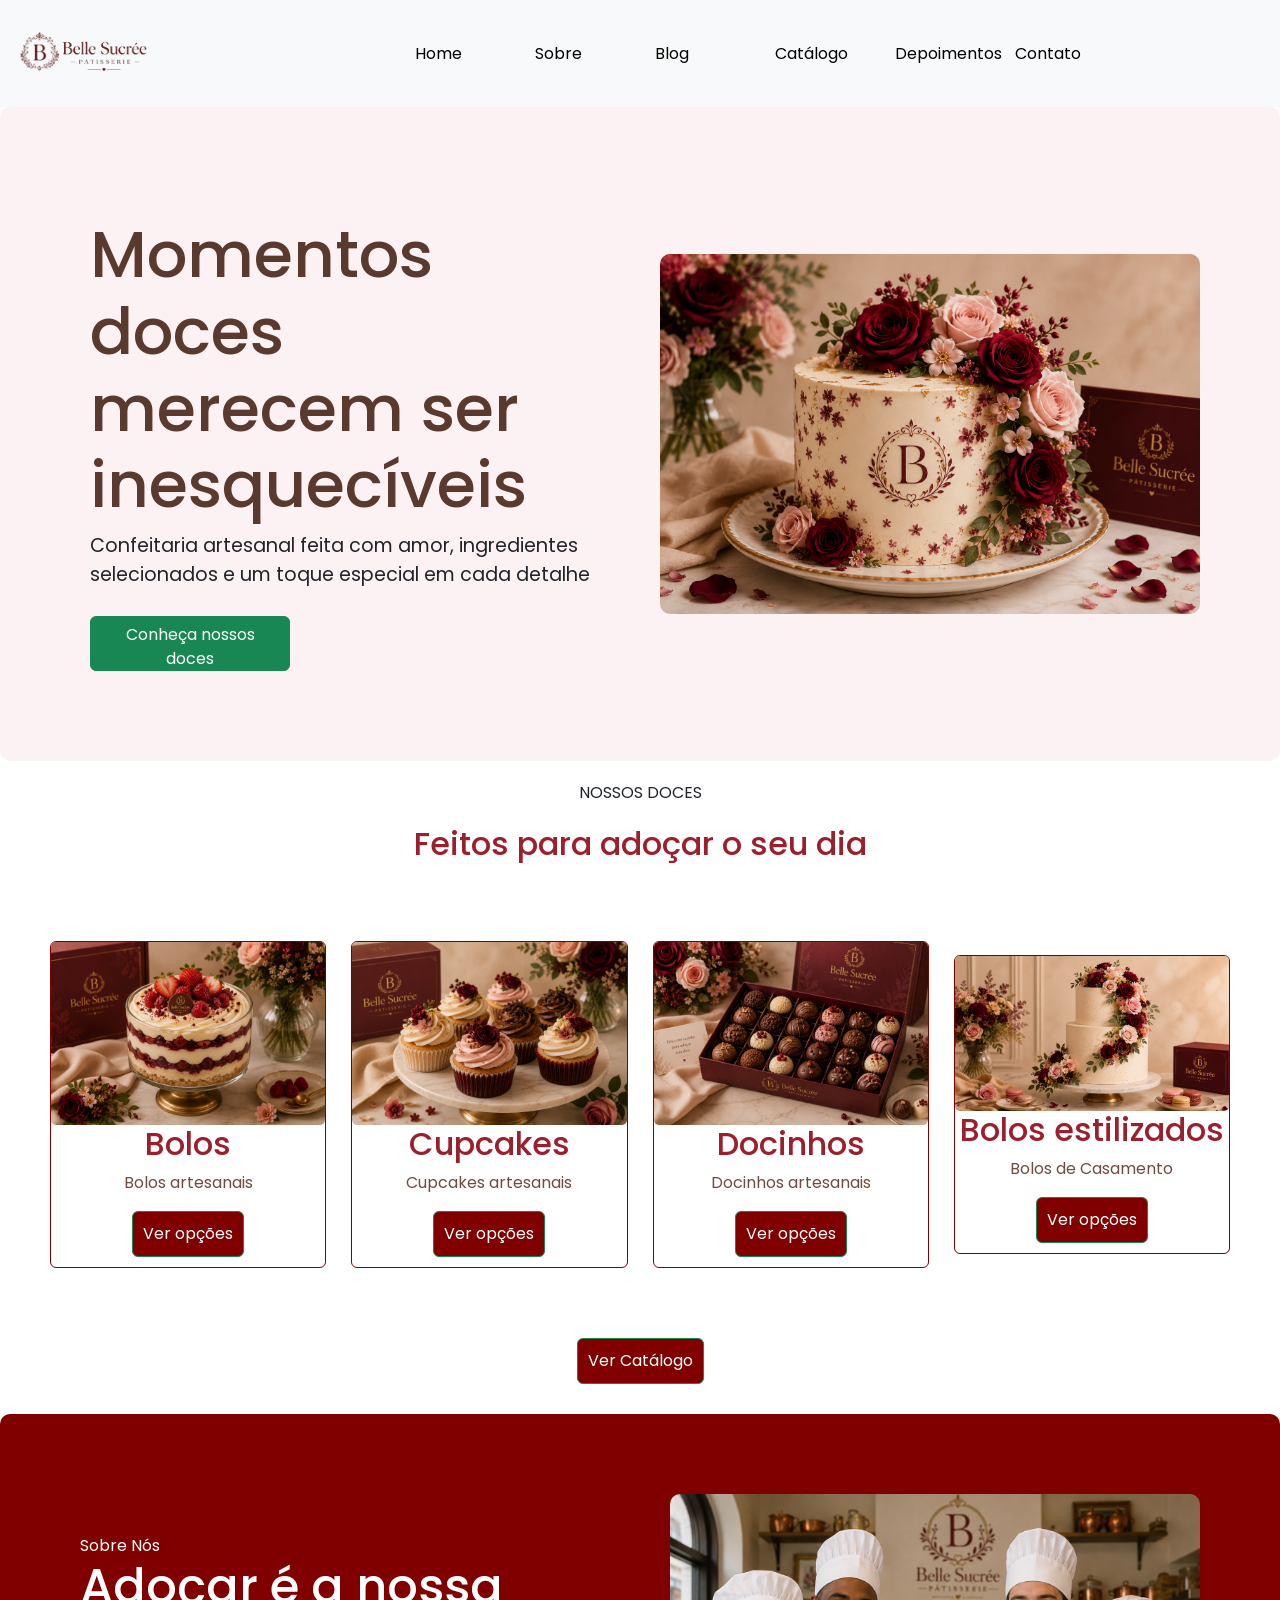
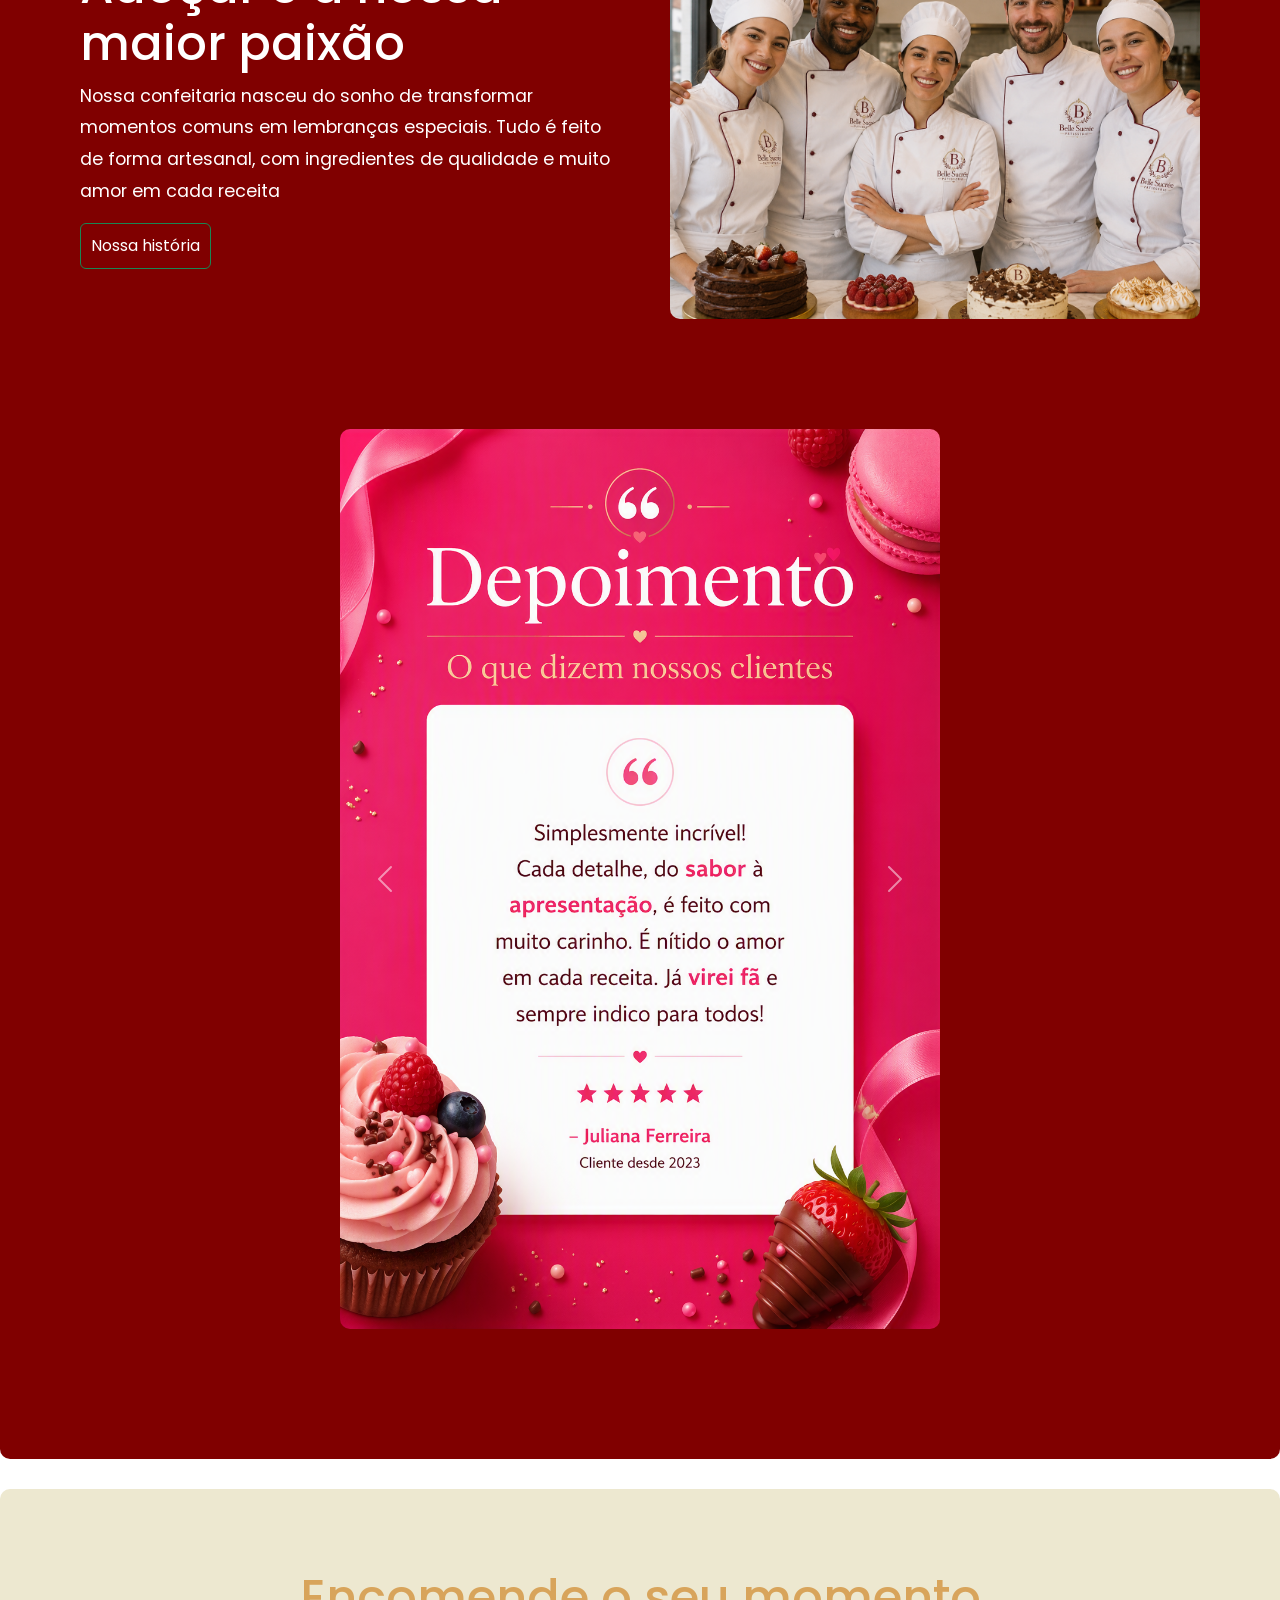
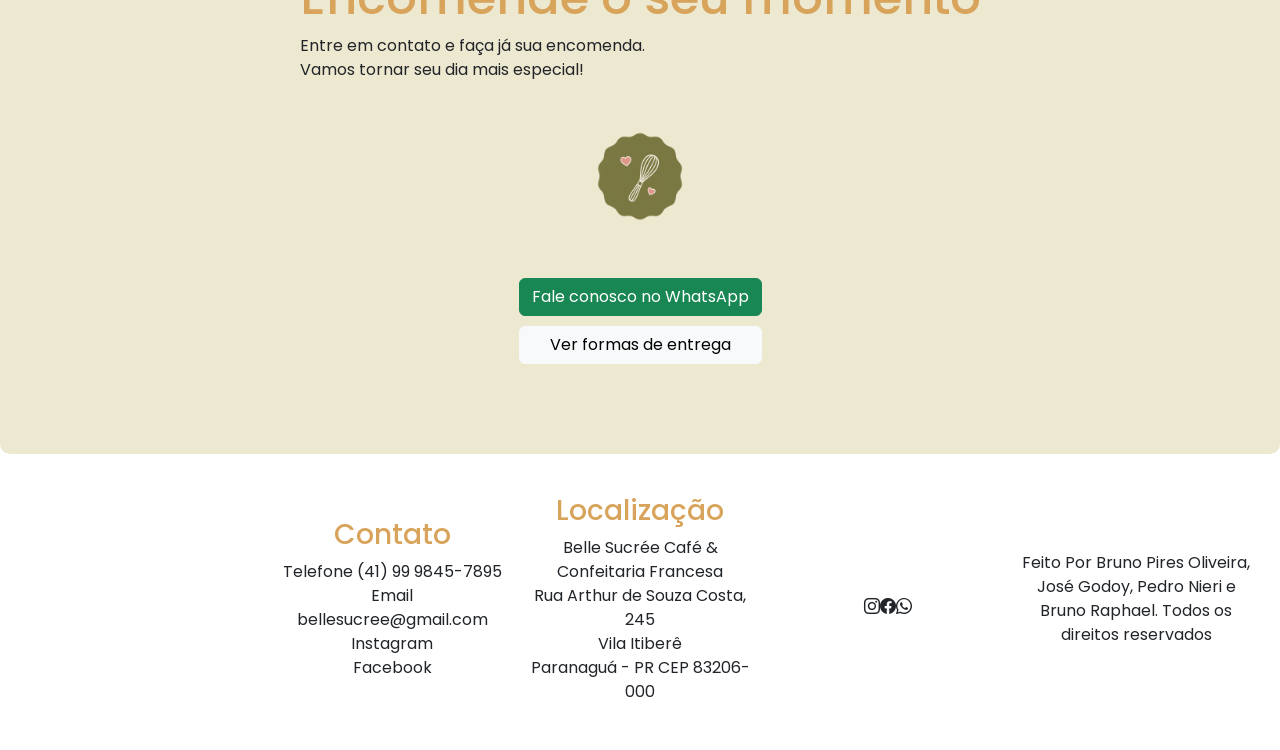
==== index.html @ fe756f04 "Alterações" ====
<!doctype html>
<html lang="pt-BR">

<head>
  <meta charset="UTF-8" />
  <meta name="viewport" content="width=device-width, initial-scale=1.0" />
  <meta name="description"
    content="Encomende bolos, cupcakes, doces e tortas artesanais para festas e eventos. Sabores irresistíveis, ingredientes selecionados e atendimento personalizado." />
  <meta property="og:title" content="Belle Sucree" />
  <meta property="og:description"
    content="Encomende bolos, cupcakes, doces e tortas artesanais para festas e eventos. Sabores irresistíveis, ingredientes selecionados e atendimento personalizado." />
  <meta property="og:image" content="./assets/logoBelleSucree.jpg" />

  <title>Belle Sucrée</title>
  <link rel="stylesheet" href="https://cdn.jsdelivr.net/npm/bootstrap-icons@1.13.1/font/bootstrap-icons.min.css">
  <link href="https://cdn.jsdelivr.net/npm/bootstrap@5.3.8/dist/css/bootstrap.min.css" rel="stylesheet"
    integrity="sha384-sRIl4kxILFvY47J16cr9ZwB07vP4J8+LH7qKQnuqkuIAvNWLzeN8tE5YBujZqJLB" crossorigin="anonymous" />
  <link rel="preconnect" href="https://fonts.googleapis.com">
  <link rel="preconnect" href="https://fonts.gstatic.com" crossorigin>
  <link href="https://fonts.googleapis.com/css2?family=Poppins:ital,wght@0,100;0,200;0,300;0,400;0,500;0,600;0,700;0,800;0,900;1,100;1,200;1,300;1,400;1,500;1,600;1,700;1,800;1,900&display=swap" rel="stylesheet">
  <link rel="stylesheet" href="style/homeStyle.css" />

</head>

<body>
  <div id="app">
    <header>

      <nav class="navbar navbar-expand-lg bg-body-tertiary">
        <div class="container-fluid p-2">
          <img class="logo-navbar img-fluid" src="./assets/logo_Belle_sucree_Horizontal-sem-fundo.png" style="height: 75px;" alt=""
            srcset=""></a>
          <a class="navbar-brand" href="#">
            <button class="navbar-toggler" type="button" data-bs-toggle="collapse"
              data-bs-target="#navbarSupportedContent" aria-controls="navbarSupportedContent" aria-expanded="false"
              aria-label="Toggle navigation">
              <span class="navbar-toggler-icon"></span>
            </button>
            <div class="collapse navbar-collapse " id="navbarSupportedContent">
              <ul class="navbar-nav me-auto mb-2 mb-lg-0 ">
                <li class="nav-item ">
                  <a class="nav-link active linkHeader" aria-current="page" href="#">Home</a>
                </li>
                <li class="nav-item">
                  <a class="nav-link active linkHeader" aria-current="page" href="#sobre">Sobre</a>
                </li>
                  <li class="nav-item">
                  <a class="nav-link active linkHeader" aria-current="page" href="./blog.html">Blog</a>
                </li>
                <li class="nav-item">
                  <a class="nav-link active linkHeader" aria-current="page" href="./catalogo.html">Catálogo</a>
                </li>
                <li class="nav-item">
                  <a class="nav-link active linkHeader" aria-current="page" href="#depoimento">Depoimentos</a>
                </li>
                <li class="nav-item">
                  <a class="nav-link active linkHeader" aria-current="page" href="#contato">Contato</a>
                </li>
              </ul>
     
            </div>
        </div>
      </nav>
    </header>

    <main id="main">
      <div id="hero">
        <div class="content">
          <h1>Momentos doces merecem ser inesquecíveis</h1>
          <p>
            Confeitaria artesanal feita com amor, ingredientes selecionados e
            um toque especial em cada detalhe
          </p>
          <button class="buttonHero btn btn-success" type="button" style="margin-top: 10px;">Conheça nossos
            doces</button>
        </div>
        <div class="heroImg">
          <img src="./assets/bolo-principal.png" alt="" class="heroDivImg img-fluid" />
        </div>

      </div>

      <span>NOSSOS DOCES</span>
      <h2>Feitos para adoçar o seu dia</h2>
      <section class="cardSection">
        <div class="card">
          <div class="cardImg">
            <img src="./assets/chesscake.png " alt="" class="img-fluid" />
          </div>
          <div class="cardBody">
            <h2>Bolos</h2>
            <p>
              Bolos artesanais
            </p>
          </div>
          <div class="cardButton" >
             <button type="button" class="cButton  btn btn-success" ><a href="/catalogo.html">Ver opções</a></button>
          </div>
        </div>
        <div class="card">
          <div class="cardImg">
            <img src="./assets/cupcake.png" alt="" class="img-fluid" />
          </div>
          <div class="cardBody">
            <h2>Cupcakes</h2>
            <p>
              Cupcakes artesanais

            </p>
          </div>
          <div class="cardButton">
    <button type="button" class="cButton  btn btn-success" ><a href="/catalogo.html">Ver opções</a></button>
          </div>
        </div>
        <div class="card">
          <div class="cardImg">
            <img src="./assets/docinhos.png" alt="" class="img-fluid" />
          </div>
          <div class="cardBody">
            <h2>Docinhos</h2>
            <p>
              Docinhos artesanais
            </p>
          </div>
          <div class="cardButton">
      <button type="button" class="cButton  btn btn-success" ><a href="/catalogo.html">Ver opções</a></button>
          </div>
        </div>
        <div class="card">
          <div class="cardImg">
            <img src="./assets/bolo_dois_andares.png" alt="" class="img-fluid" />
          </div>
          <div class="cardBody">
            <h2>Bolos estilizados</h2>
            <p>
              Bolos de Casamento
            </p>
          </div>
          <div class="cardButton">
          <button type="button" class="cButton  btn btn-success" ><a href="/catalogo.html">Ver opções</a></button>
          </div>
        </div>

      </section>
      <button type="button" class="btn btn-success cCatalogo"><a href="/catalogo.html">Ver Catálogo</a></button>

      <section class="aboutUs" id="sobre">
        <div class="about">
          <span>Sobre Nós</span>
          <h2>Adoçar é a nossa maior paixão</h2>
          <p>Nossa confeitaria nasceu do sonho de transformar momentos comuns em lembranças especiais. Tudo é feito de
            forma artesanal, com ingredientes de qualidade e muito amor em cada receita</p>

          <button type="button" class="btn btn-success buttonAbout"><a href="./Sobre.html" style="text-decoration: none;color: white;">Nossa história</a></button>
        </div>

        <img src="./assets/Equipe.png" alt="" class="img-fluid">

        <div id="carouselExample" class="carousel slide">
          <div class="carousel-inner" id="depoimento">
            <div class="carousel-item active">
              <img src="./assets/comentárioImg.png" class="d-block w-100" alt="...">
            </div>
            <div class="carousel-item">
              <img src="./assets/depoimento2.png" class="d-block w-100" alt="...">
            </div>
            <div class="carousel-item">
              <img src="./assets/depoimento3.png" class="d-block w-100" alt="...">
            </div>
          </div>
          <button class="carousel-control-prev" type="button" data-bs-target="#carouselExa mple" data-bs-slide="prev">
            <span class="carousel-control-prev-icon" aria-hidden="true"></span>
            <span class="visually-hidden">Previous</span>
          </button>
          <button class="carousel-control-next" type="button" data-bs-target="#carouselExample" data-bs-slide="next">
            <span class="carousel-control-next-icon" aria-hidden="true"></span>
            <span class="visually-hidden">Next</span>
          </button>
        </div>
      </section>
      <section class="contato" id="contato">
        <div class="contatoDescription">
          <h3>Encomende o seu momento</h3>
          <p>Entre em contato e faça já sua encomenda.
            <br>
            Vamos tornar seu dia mais especial!
          </p>
        </div>
        <div class="contatoImg">
          <img src="./assets/bauet.png" alt="" class="img-fluid bauet">
        </div>
        <div style="text-align: center; margin-top: 20px; display: flex; flex-direction: column; gap: 10px;">
          <button type="button" class="btn btn-success"><a href="tel:+5541999999999">Fale conosco no WhatsApp</a></button>
          <button type="button" class="btn btn-light " style="margin-bottom: 10px;">Ver formas de entrega</button>
        </div>
      </section>
    </main>
    <footer id="footer">
      <div class="logoFooter">
        <img src="" alt="">
      </div>
      <div class="contatoFooter">
        <h3>Contato</h3>
        <p>Telefone (41) 99 9845-7895
          <br>
          Email bellesucree@gmail.com
          <br>
          Instagram
          <br>
          Facebook
        </p>
      </div>
      <div class="localizacao">
        <h3>Localização</h3>
        <p>Belle Sucrée Café & Confeitaria Francesa
          <br>
          Rua Arthur de Souza Costa, 245
          <br>
          Vila Itiberê
          <br>
          Paranaguá - PR
          CEP 83206-000</p>
      </div>
      <div class="redeSocial">
        <i class="bi bi-instagram"></i><i class="bi bi-facebook"></i><i class="bi bi-whatsapp"></i>
      </div>
      <div class="direitosAutorais">
        <p>Feito Por Bruno Pires Oliveira, José Godoy, Pedro Nieri e Bruno Raphael. Todos os direitos reservados</p>
      </div>
     <!-- Feito e estilizado por Bruno Pires Oliveira -->

    </footer>
  </div>

  <script src="https://cdn.jsdelivr.net/npm/bootstrap@5.3.8/dist/js/bootstrap.bundle.min.js"
    integrity="sha384-FKyoEForCGlyvwx9Hj09JcYn3nv7wiPVlz7YYwJrWVcXK/BmnVDxM+D2scQbITxI"
    crossorigin="anonymous"></script>
</body>

</html>
---- style/homeStyle.css ----
:root {
  --fundoPrincipal: #fff8f0;
  --fundoSecoes: #f7efe6;
  --destaques: #9b1f2d;
  --botaoPrimario: #7a1f33;
  --botaoHover: #5e1626;
  --titulos: #5a3a2e;
  --texto: #6d4c41;
  --bordaDetalhes: #eadbc8;
  --destaqueIcones: #d8a45b;

}

*{
  font-family: "Poppins";
}
.btn:hover{
  background-color: white;
  color: black;
}
.logo-navbar {
  border-radius: 25px;
}



.linkHeader {
  width: 100px;
}
.linkHeader:hover {
  border-bottom: 2px solid var(--botaoHover);
  transition: 2s;
}

a{
  color: white;
  text-decoration: none;
}
a:hover{
  color: black;
}
#main {
  display: flex;
  flex-direction: column;
  align-items: center;
  gap: 20px;

}

#hero{
  border-radius: 10px;
}
.buttonHero{
  height: 55px !important;
}
.content {
  display: flex;
  flex-direction: column;
  margin-top: 20px;
  padding: 10px;
}
h1 {
  color: var(--titulos) !important;
}

.buttonHero {
  height: 50px;
  width: 200px;
}

h2 {
  color: var(--destaques) !important;
}

.cardSection {
  padding: 10px;
  display: flex;
  flex-direction: column;
  align-items: center;
  gap: 10px;
  text-align: center;
  color: var(--texto) !important;
}
.card {
  border: 1.2px solid #800000;
  padding: 0;
  color: var(--texto) !important;
}

.card:hover {
  box-shadow:
    0 0 15px rgba(255, 20, 147, 0.7),
    0 0 30px rgba(255, 255, 255, 0.5),
    inset 0 0 10px rgba(255, 20, 147, 0.3);

  transform: translateY(-4px);
  transition: .5s;
  cursor: pointer;
}

.cardImg img {
  border-radius: 5px;
}

.cButton{
    background-color: #800000;
    padding: 10px;
    margin-bottom: 10px;
}

.cCatalogo{
    background-color: #800000 !important;
    padding: 10px !important;
    margin-bottom: 10px;
}

.aboutUs{
    background-color: #800000 !important;
    margin-bottom: 10px;
    display: flex;
    flex-direction: column;
    align-items: center;
    border-radius: 10px;
 
}

.about span{
    color: #fff !important;
    margin-bottom: 15px;
}
.about h2{
    color: #fff !important;
}

.about p{
    color: #fff !important;
}

.buttonAbout{
    background-color: #800000 !important;
    padding: 10px !important;
    margin-bottom: 10px;
}

.contato{
    background-color:#ede8d0!important;
    width: 100%;
    margin-bottom: 10px;
    display: flex !important;
    flex-direction: column;
    align-items: center;
   border-radius: 10px;
  
}

h3{
    color: var(--destaqueIcones);
}

.bauet{
    height: 100px;
    width: 100px;
}
.logo-footer {
    height: 160px;
    width: auto;
    object-fit: contain;
}

.footer {
    background: #800000;
    color: #fff;
    margin-top: 80px;
}

.footer-container {
    max-width: 1400px;
    margin: 0 auto;
    display: grid;
    grid-template-columns: 1.5fr 1fr 1fr;
    gap: 80px;
    padding: 60px 60px 40px;
}

.footer-col h3 {
    font-size: 1.5rem;
    font-weight: 700;
    margin-bottom: 20px;
    color: var(--destaqueIcones);
}

.footer-col p {
    color: rgba(255, 255, 255, .85);
    line-height: 1.8;
}

.logo-footer {
    border-radius: 12px;
    margin-bottom: 15px;
}

.footer-col:first-child {
    max-width: 350px;
}

.footer-col section i {
    font-size: 1.3rem;
    cursor: pointer;
    transition: .3s;
}

.footer-col section i:hover {
    color: #D8A45B;
    transform: translateY(-3px);
}

.footer-bottom {
    border-top: 1px solid rgba(255, 255, 255, .15);

    padding: 25px;

    color: rgba(255, 255, 255, .75);

    font-size: .95rem;
}

.footer-bottom span {
    cursor: pointer;
    transition: .3s;
}

.footer-bottom span:hover {
    color: #D8A45B;
}


/* =========================
   Tablet
========================= */
@media (min-width: 768px) {

  .navbar-nav {
    margin: 0 auto;
    gap: 20px;
  }

  #hero {
    display: flex;
    align-items: center;
    justify-content: space-between;
    padding: 40px;
    gap: 40px;
  }

  .content {
    width: 50%;
  }

  .heroImg {
    width: 50%;
  }

  .heroDivImg {
    width: 100%;
    border-radius: 10px;
  }

  .buttonHero {
    max-width: 220px;
  }

  .cardSection {
    display: grid;
    grid-template-columns: repeat(2, 1fr);
    gap: 25px;
    padding: 30px;
  }

  .card {
    width: 100%;
  }

  .aboutUs {
    display: grid;
    grid-template-columns: 1fr 1fr;
    gap: 30px;
    align-items: center;
    padding: 40px;
  }

  .aboutUs img {
    width: 100%;
    border-radius: 10px;
  }

  #carouselExample {
    grid-column: 1 / span 2;
    margin-top: 30px;
  }

  .contato {
    display: grid;
    grid-template-columns: 1fr 1fr;
    align-items: center;
    gap: 30px;
    padding: 40px;
  }

  .contatoDescription {
    text-align: left;
  }

  .bauet {
    max-width: 300px;
  }

  #footer {
    display: grid;
    grid-template-columns: repeat(1, 1fr);
    gap: 30px;
    padding: 10px;
    text-align: center;
    align-items: center;
    justify-content: center;
  }

}

/* =========================
   Computador
========================= */

@media (min-width: 1024px) {
 .nav-item{
  display: flex;
 }
  #main {
    max-width: 1400px;
    margin: 0 auto;
  }

  #hero {
    padding: 80px;
    background: #fdf2f3;
  }

  .content h1 {
    font-size: 4rem;
    max-width: 500px;
  }

  .content p {
    font-size: 1.2rem;
    max-width: 500px;
  }

  .heroDivImg {
    max-height: 500px;
    object-fit: cover;
  }

  .cardSection {
    display: grid;
    grid-template-columns: repeat(4, 1fr);
    gap: 25px;
    padding: 50px;
  }

  .card {
    transition: 0.3s;
  }

  .card:hover {
    transform: translateY(-8px);
  }

  .aboutUs {
    grid-template-columns: 1fr 1fr;
    padding: 80px;
    gap: 60px;
  }

  .about h2 {
    font-size: 3rem;
  }

  .about p {
    font-size: 1.1rem;
    line-height: 1.8;
  }

  #carouselExample {
    width: 600px;
    margin: 50px auto;
  }

  .contato {
    display: flex;
    justify-content: space-around;
    align-items: center;
    padding: 80px;
  }

  .contatoDescription h3 {
    font-size: 3rem;
  }

  .bauet {
    max-width: 400px;
  }

  #footer {
    display: grid;
    grid-template-columns: repeat(5, 1fr);
    gap: 20px;
    padding: 30px;
    text-align: center;
    align-items: center;
    justify-content: center;
  }


}

/* ===========================
TABLET
=========================== */

@media (max-width:1024px) {

    main {
        grid-template-columns: 1fr;
    }

    aside {
        display: grid;
        grid-template-columns: 1fr 1fr;
        gap: 25px;
    }

    .footer-container {
        gap: 40px;
        padding: 50px 30px;

    }

}

/* ===========================
CELULAR
=========================== */

@media (max-width:768px) {

    .header {
        flex-direction: column;
        gap: 20px;
        padding: 25px;
    }

    nav {
        gap: 20px;
        flex-wrap: wrap;
        justify-content: center;
    }

    .navbar-brand img {
        height: 60px;
    }

    .navbar-nav {
        gap: 10px;
        text-align: center;
        margin: 20px 0;
    }

    main {
        padding: 20px;
    }

    .titulo-produtos {
        display: none;
    }

    .produto {
        display: flex;
        flex-direction: column;
        align-items: flex-start;
        gap: 15px;
        padding: 20px;
        border: 1px solid #ececec;
        border-radius: 16px;
        margin-bottom: 18px;
    }

    .btn-pedido {
        width: 100%;
        margin-top: 10px;
    }

    .produto-img {
        width: 100%;
        height: 200px;
    }

    .produto-info {
        width: 100%;
    }

    .preco {
        font-size: 22px;
        color: #ff6d52;
    }

    .subtotal {
        display: none;
    }

    .contador {
        width: 100%;
        justify-content: space-between;
    }

    .contador button {
        width: 60px;
    }

    aside {
        display: block;
    }

    .footer-container {
        grid-template-columns: 1fr;
        text-align: center;
        gap: 40px;
    }

    .footer-col:first-child {
        max-width: 100%;
    }

    .logo-footer {
        margin: 0 auto 15px;
    }

    .footer-col section {
        justify-content: center;
    }

    .footer-bottom {
        flex-direction: column;
        align-items: center;
        text-align: center;
        gap: 12px !important;
    }

}

/* ===========================
TELAS PEQUENAS
=========================== */

@media (max-width:480px) {

    .header {
        padding: 20px;
    }

    .logo img {
        height: 50px;
    }

    .card {
        padding: 18px;
    }

    .produto-img {
        height: 180px;
    }

    .produto-info h3 {
        font-size: 20px;
    }

    .finalizar {
        font-size: 16px;
    }

}
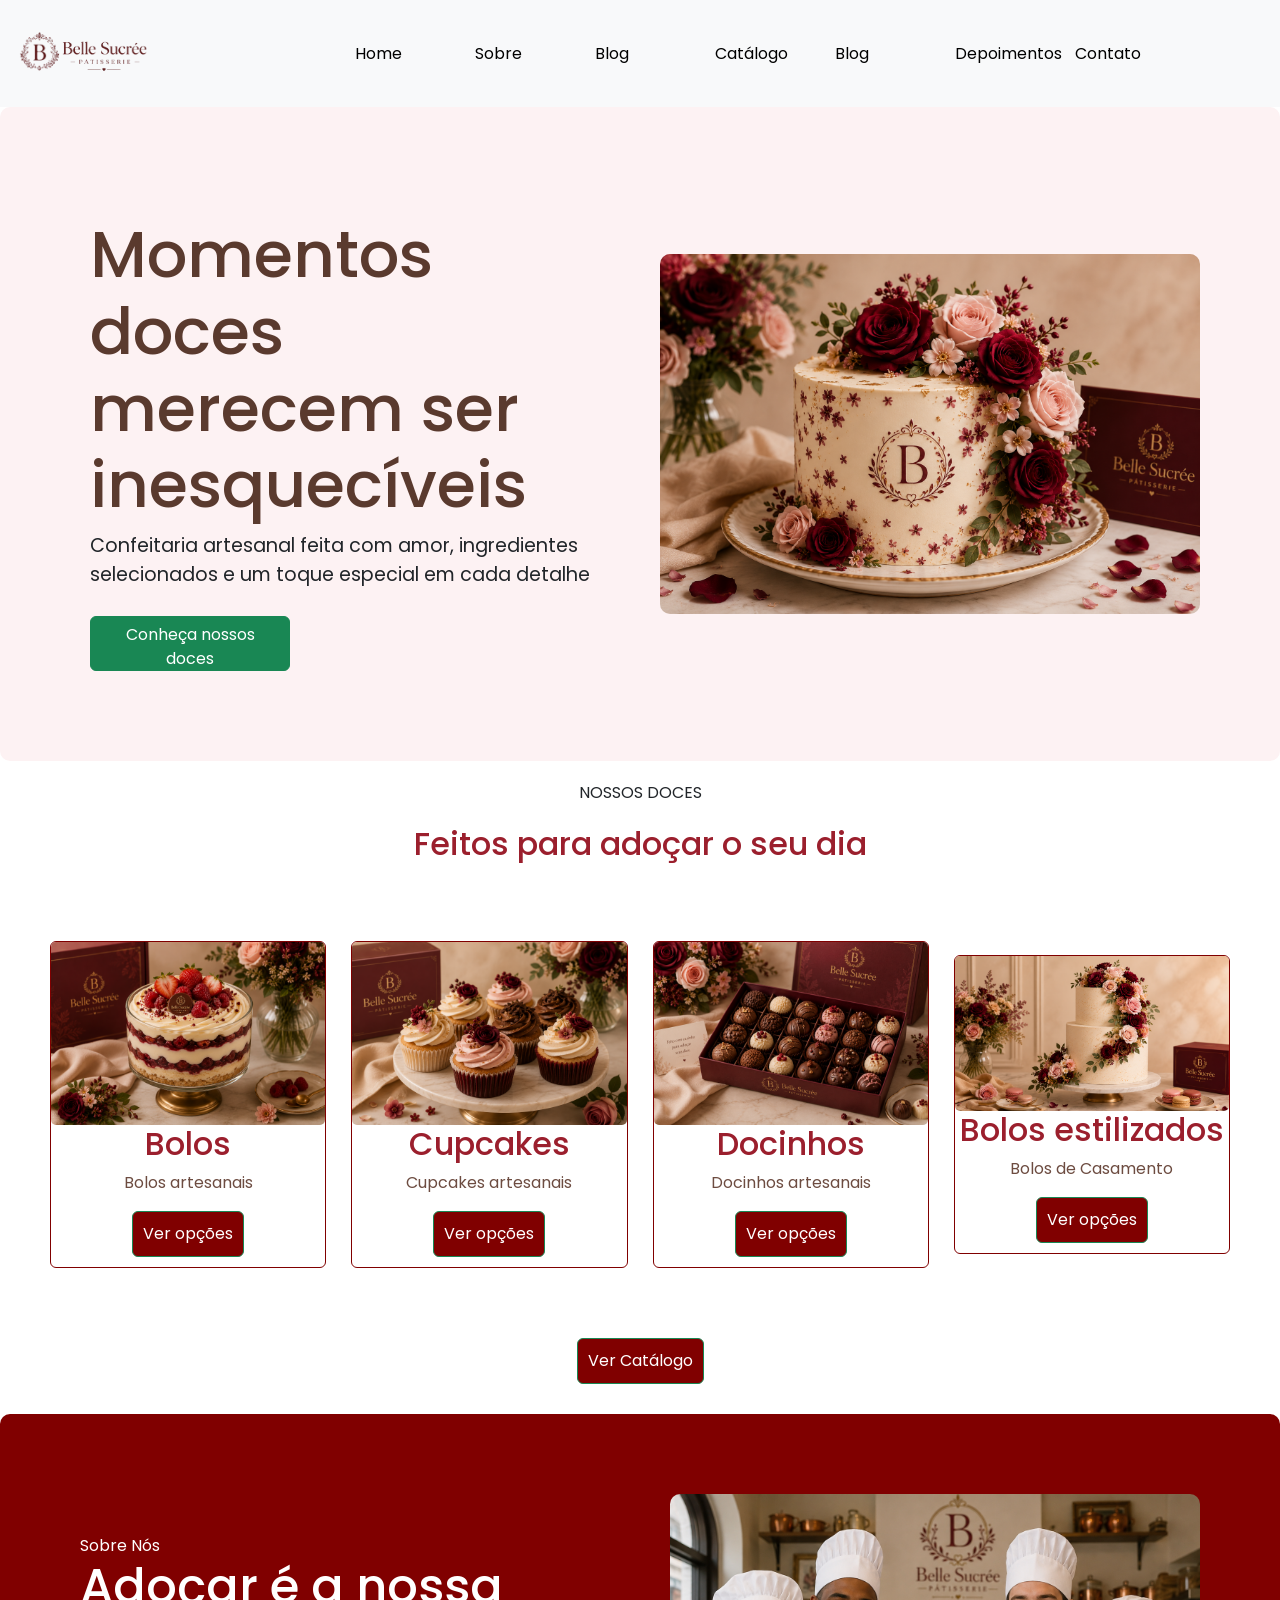
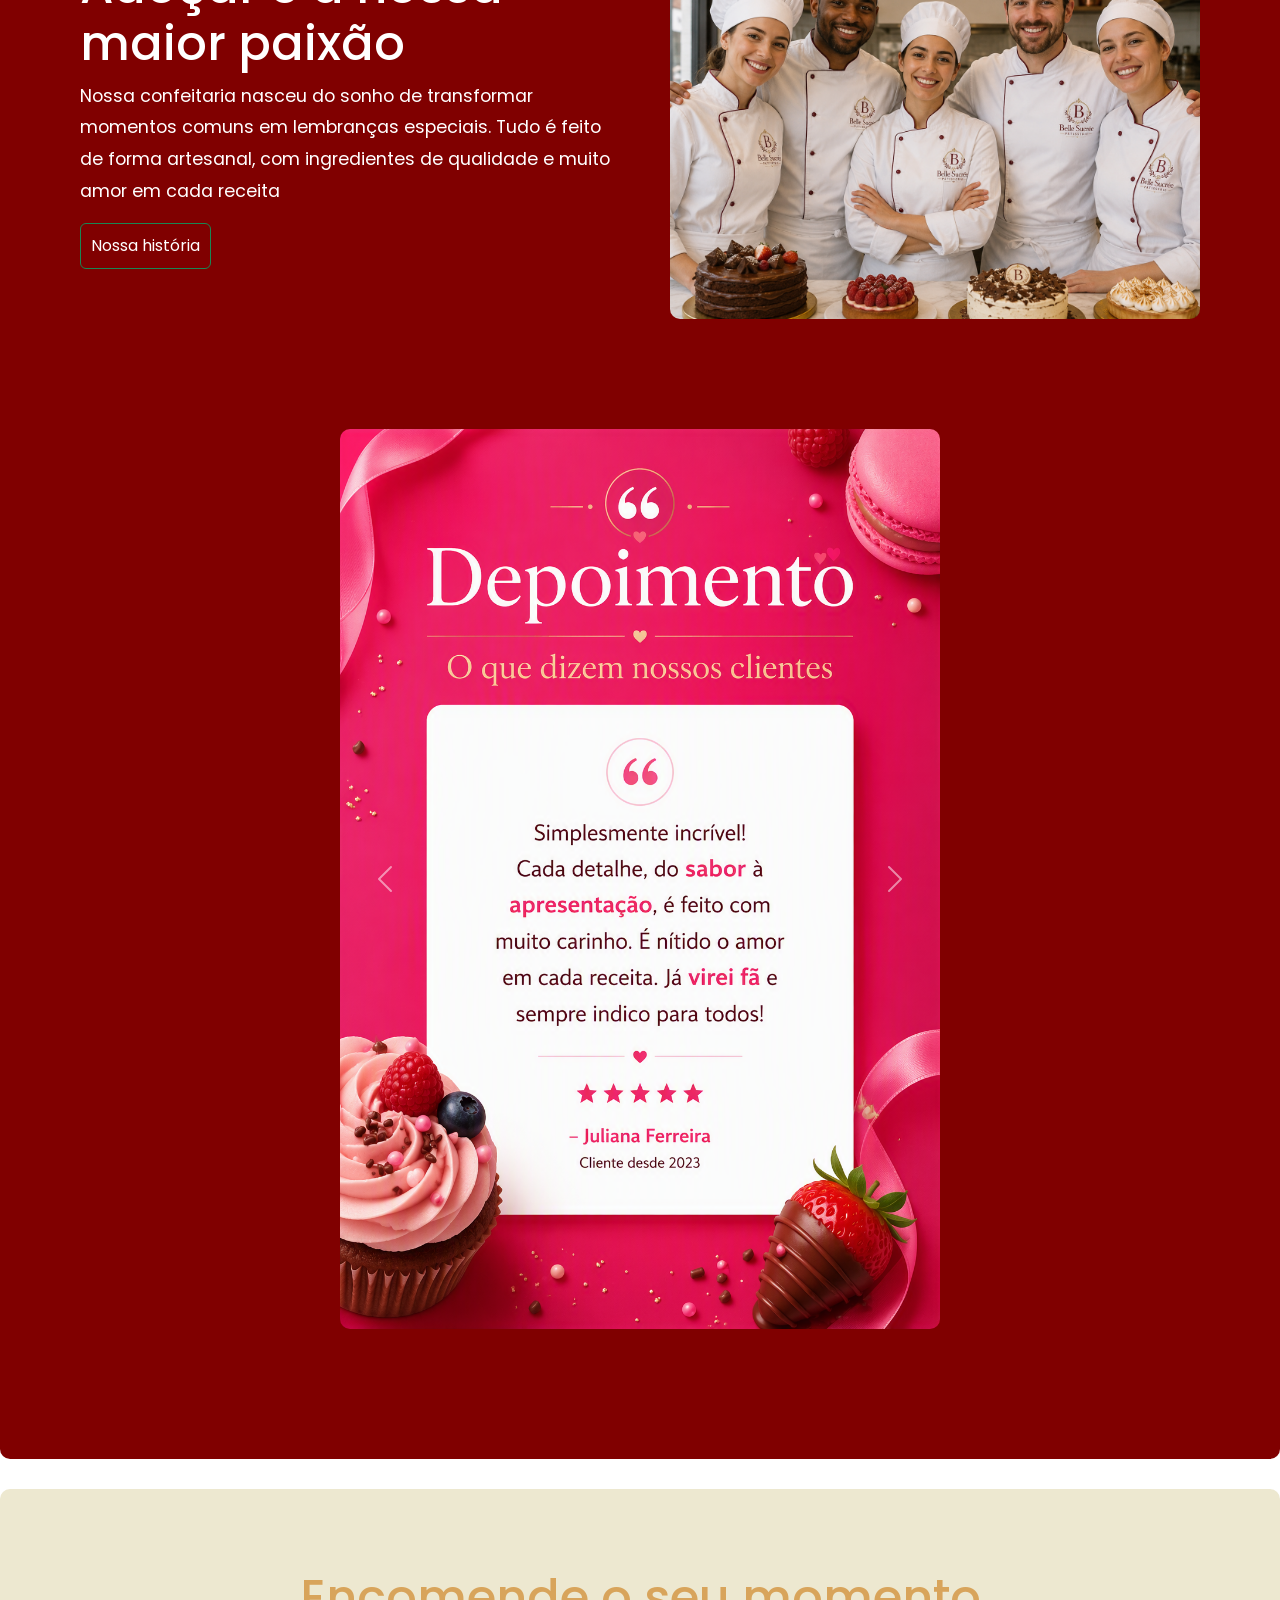
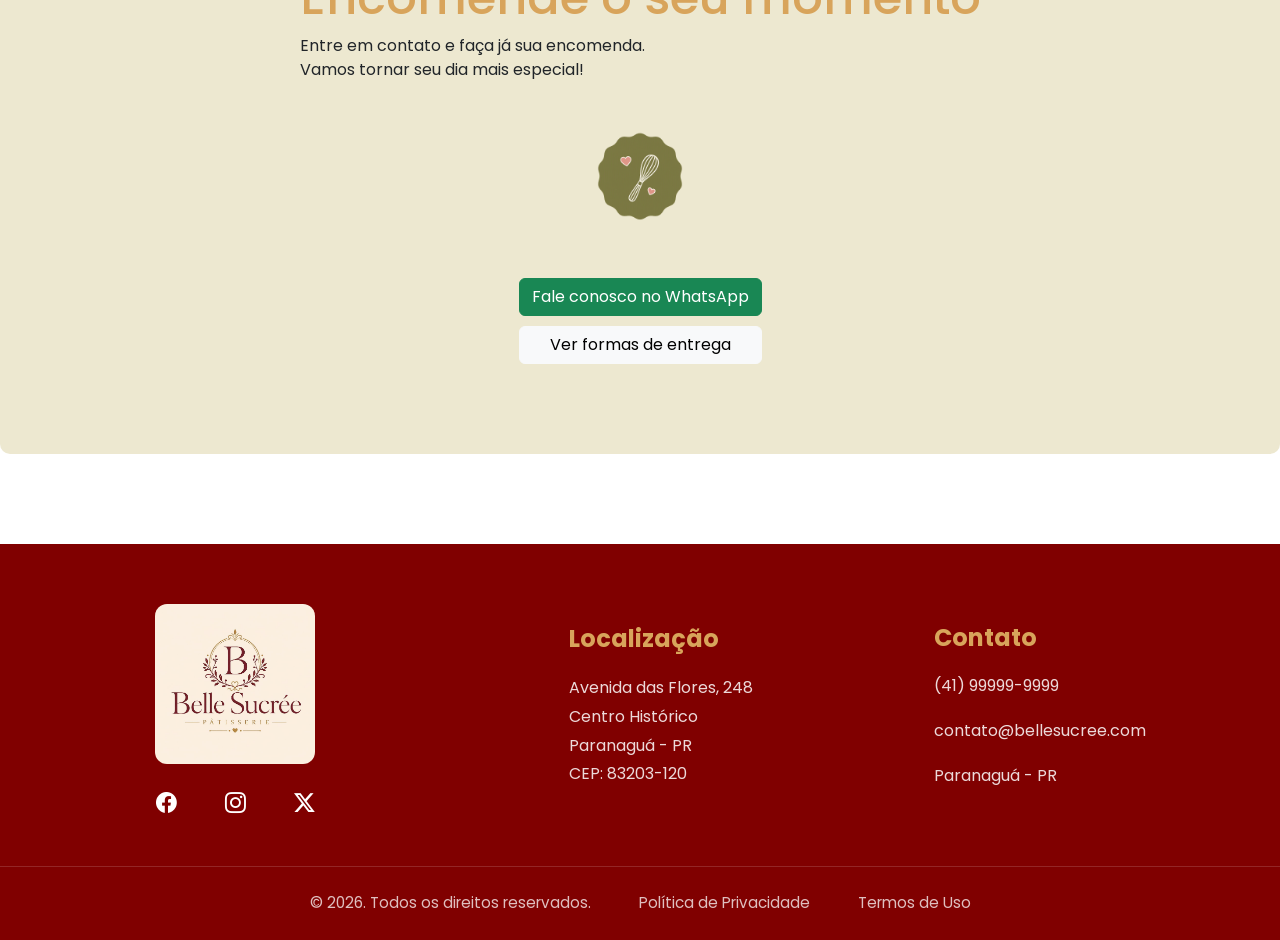
==== commit d6a5abda: "Merge branch 'main' of https://github.com/Bruno-Pires-Oliveira/belleSucree" ====
--- a/index.html
+++ b/index.html
@@ -17,7 +17,9 @@
     integrity="sha384-sRIl4kxILFvY47J16cr9ZwB07vP4J8+LH7qKQnuqkuIAvNWLzeN8tE5YBujZqJLB" crossorigin="anonymous" />
   <link rel="preconnect" href="https://fonts.googleapis.com">
   <link rel="preconnect" href="https://fonts.gstatic.com" crossorigin>
-  <link href="https://fonts.googleapis.com/css2?family=Poppins:ital,wght@0,100;0,200;0,300;0,400;0,500;0,600;0,700;0,800;0,900;1,100;1,200;1,300;1,400;1,500;1,600;1,700;1,800;1,900&display=swap" rel="stylesheet">
+  <link
+    href="https://fonts.googleapis.com/css2?family=Poppins:ital,wght@0,100;0,200;0,300;0,400;0,500;0,600;0,700;0,800;0,900;1,100;1,200;1,300;1,400;1,500;1,600;1,700;1,800;1,900&display=swap"
+    rel="stylesheet">
   <link rel="stylesheet" href="style/homeStyle.css" />
 
 </head>
@@ -50,6 +52,9 @@
                 <li class="nav-item">
                   <a class="nav-link active linkHeader" aria-current="page" href="./catalogo.html">Catálogo</a>
                 </li>
+                 <li class="nav-item">
+                  <a class="nav-link active linkHeader" aria-current="page" href="./blog.html">Blog</a>
+                </li>
                 <li class="nav-item">
                   <a class="nav-link active linkHeader" aria-current="page" href="#depoimento">Depoimentos</a>
                 </li>
@@ -93,8 +98,8 @@
               Bolos artesanais
             </p>
           </div>
-          <div class="cardButton" >
-             <button type="button" class="cButton  btn btn-success" ><a href="/catalogo.html">Ver opções</a></button>
+          <div class="cardButton">
+            <button type="button" class="cButton  btn btn-success"><a href="/catalogo.html">Ver opções</a></button>
           </div>
         </div>
         <div class="card">
@@ -109,7 +114,7 @@
             </p>
           </div>
           <div class="cardButton">
-    <button type="button" class="cButton  btn btn-success" ><a href="/catalogo.html">Ver opções</a></button>
+            <button type="button" class="cButton  btn btn-success"><a href="/catalogo.html">Ver opções</a></button>
           </div>
         </div>
         <div class="card">
@@ -123,7 +128,7 @@
             </p>
           </div>
           <div class="cardButton">
-      <button type="button" class="cButton  btn btn-success" ><a href="/catalogo.html">Ver opções</a></button>
+            <button type="button" class="cButton  btn btn-success"><a href="/catalogo.html">Ver opções</a></button>
           </div>
         </div>
         <div class="card">
@@ -137,7 +142,7 @@
             </p>
           </div>
           <div class="cardButton">
-          <button type="button" class="cButton  btn btn-success" ><a href="/catalogo.html">Ver opções</a></button>
+            <button type="button" class="cButton  btn btn-success"><a href="/catalogo.html">Ver opções</a></button>
           </div>
         </div>
 
@@ -151,7 +156,8 @@
           <p>Nossa confeitaria nasceu do sonho de transformar momentos comuns em lembranças especiais. Tudo é feito de
             forma artesanal, com ingredientes de qualidade e muito amor em cada receita</p>
 
-          <button type="button" class="btn btn-success buttonAbout"><a href="./Sobre.html" style="text-decoration: none;color: white;">Nossa história</a></button>
+          <button type="button" class="btn btn-success buttonAbout"><a href="./Sobre.html"
+              style="text-decoration: none;color: white;">Nossa história</a></button>
         </div>
 
         <img src="./assets/Equipe.png" alt="" class="img-fluid">
@@ -190,44 +196,71 @@
           <img src="./assets/bauet.png" alt="" class="img-fluid bauet">
         </div>
         <div style="text-align: center; margin-top: 20px; display: flex; flex-direction: column; gap: 10px;">
-          <button type="button" class="btn btn-success"><a href="tel:+5541999999999">Fale conosco no WhatsApp</a></button>
+          <button type="button" class="btn btn-success"><a href="tel:+5541999999999">Fale conosco no
+              WhatsApp</a></button>
           <button type="button" class="btn btn-light " style="margin-bottom: 10px;">Ver formas de entrega</button>
         </div>
       </section>
     </main>
-    <footer id="footer">
-      <div class="logoFooter">
-        <img src="" alt="">
-      </div>
-      <div class="contatoFooter">
-        <h3>Contato</h3>
-        <p>Telefone (41) 99 9845-7895
-          <br>
-          Email bellesucree@gmail.com
-          <br>
-          Instagram
-          <br>
-          Facebook
-        </p>
-      </div>
-      <div class="localizacao">
-        <h3>Localização</h3>
-        <p>Belle Sucrée Café & Confeitaria Francesa
-          <br>
-          Rua Arthur de Souza Costa, 245
-          <br>
-          Vila Itiberê
-          <br>
-          Paranaguá - PR
-          CEP 83206-000</p>
-      </div>
-      <div class="redeSocial">
-        <i class="bi bi-instagram"></i><i class="bi bi-facebook"></i><i class="bi bi-whatsapp"></i>
-      </div>
-      <div class="direitosAutorais">
-        <p>Feito Por Bruno Pires Oliveira, José Godoy, Pedro Nieri e Bruno Raphael. Todos os direitos reservados</p>
-      </div>
-     <!-- Feito e estilizado por Bruno Pires Oliveira -->
+    <footer class="footer">
+
+        <div class="footer-container align-items-center">
+
+            <!-- Logo -->
+
+            <div class="footer-col d-flex flex-column">
+
+                <div class="d-flex flex-column align-items-center">
+
+                    <img class="logo-footer" src="./assets/logoBelleSucree.jpg" alt="Belle Sucrée logo">
+
+                    <section class="d-flex gap-5 p-2">
+                        <i class="bi bi-facebook"></i>
+                        <i class="bi bi-instagram"></i>
+                        <i class="bi bi-twitter-x"></i>
+                    </section>
+
+                </div>
+
+            </div>
+
+            <!-- localização -->
+
+            <div class="footer-col">
+
+                <h3>Localização</h3>
+
+                <p>
+                    Avenida das Flores, 248<br>
+                    Centro Histórico<br>
+                    Paranaguá - PR<br>
+                    CEP: 83203-120
+                </p>
+            </div>
+
+            <!-- Contato -->
+
+            <div class="footer-col">
+
+                <h3>Contato</h3>
+
+                <p>(41) 99999-9999</p>
+
+                <p>contato@bellesucree.com</p>
+
+                <p>Paranaguá - PR</p>
+
+            </div>
+
+        </div>
+
+        <div class="footer-bottom d-flex gap-5 justify-content-center">
+
+            <span>© 2026. Todos os direitos reservados.</span>
+            <span>Política de Privacidade</span>
+            <span>Termos de Uso</span>
+
+        </div>
 
     </footer>
   </div>
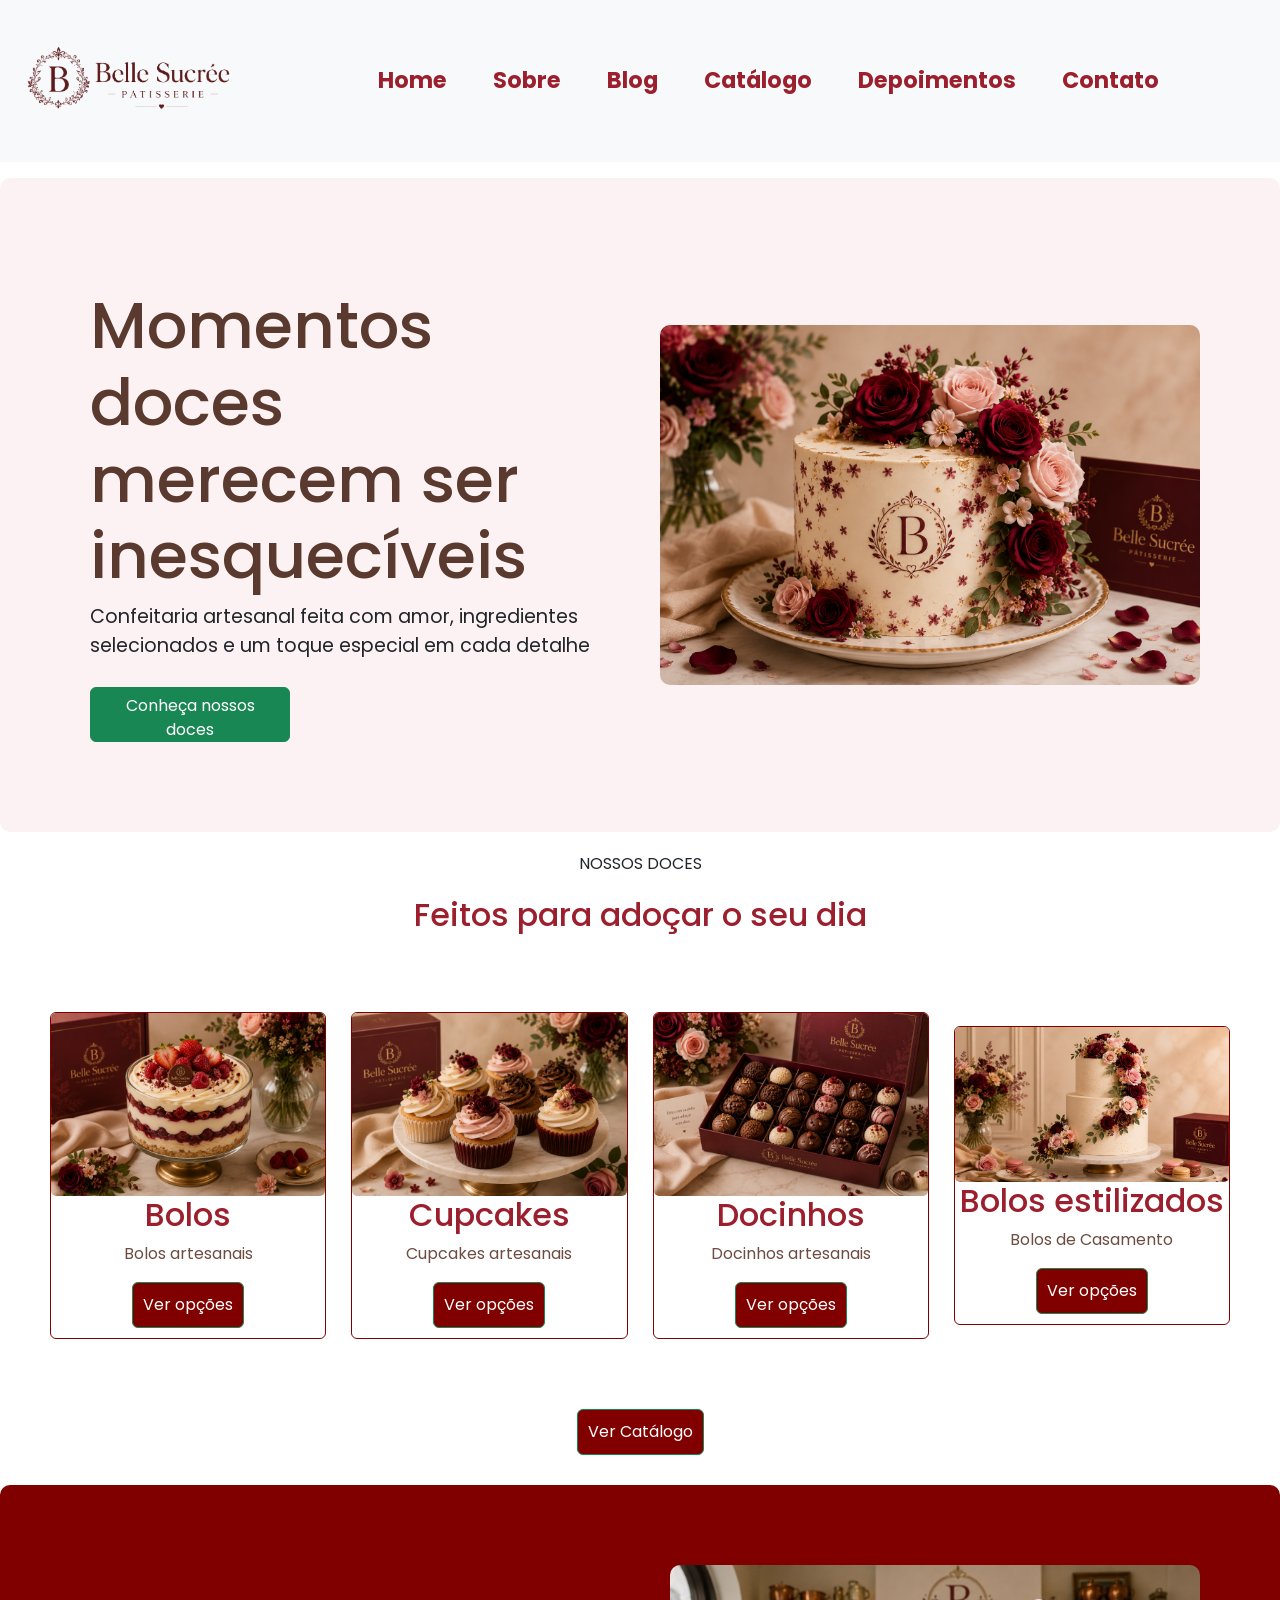
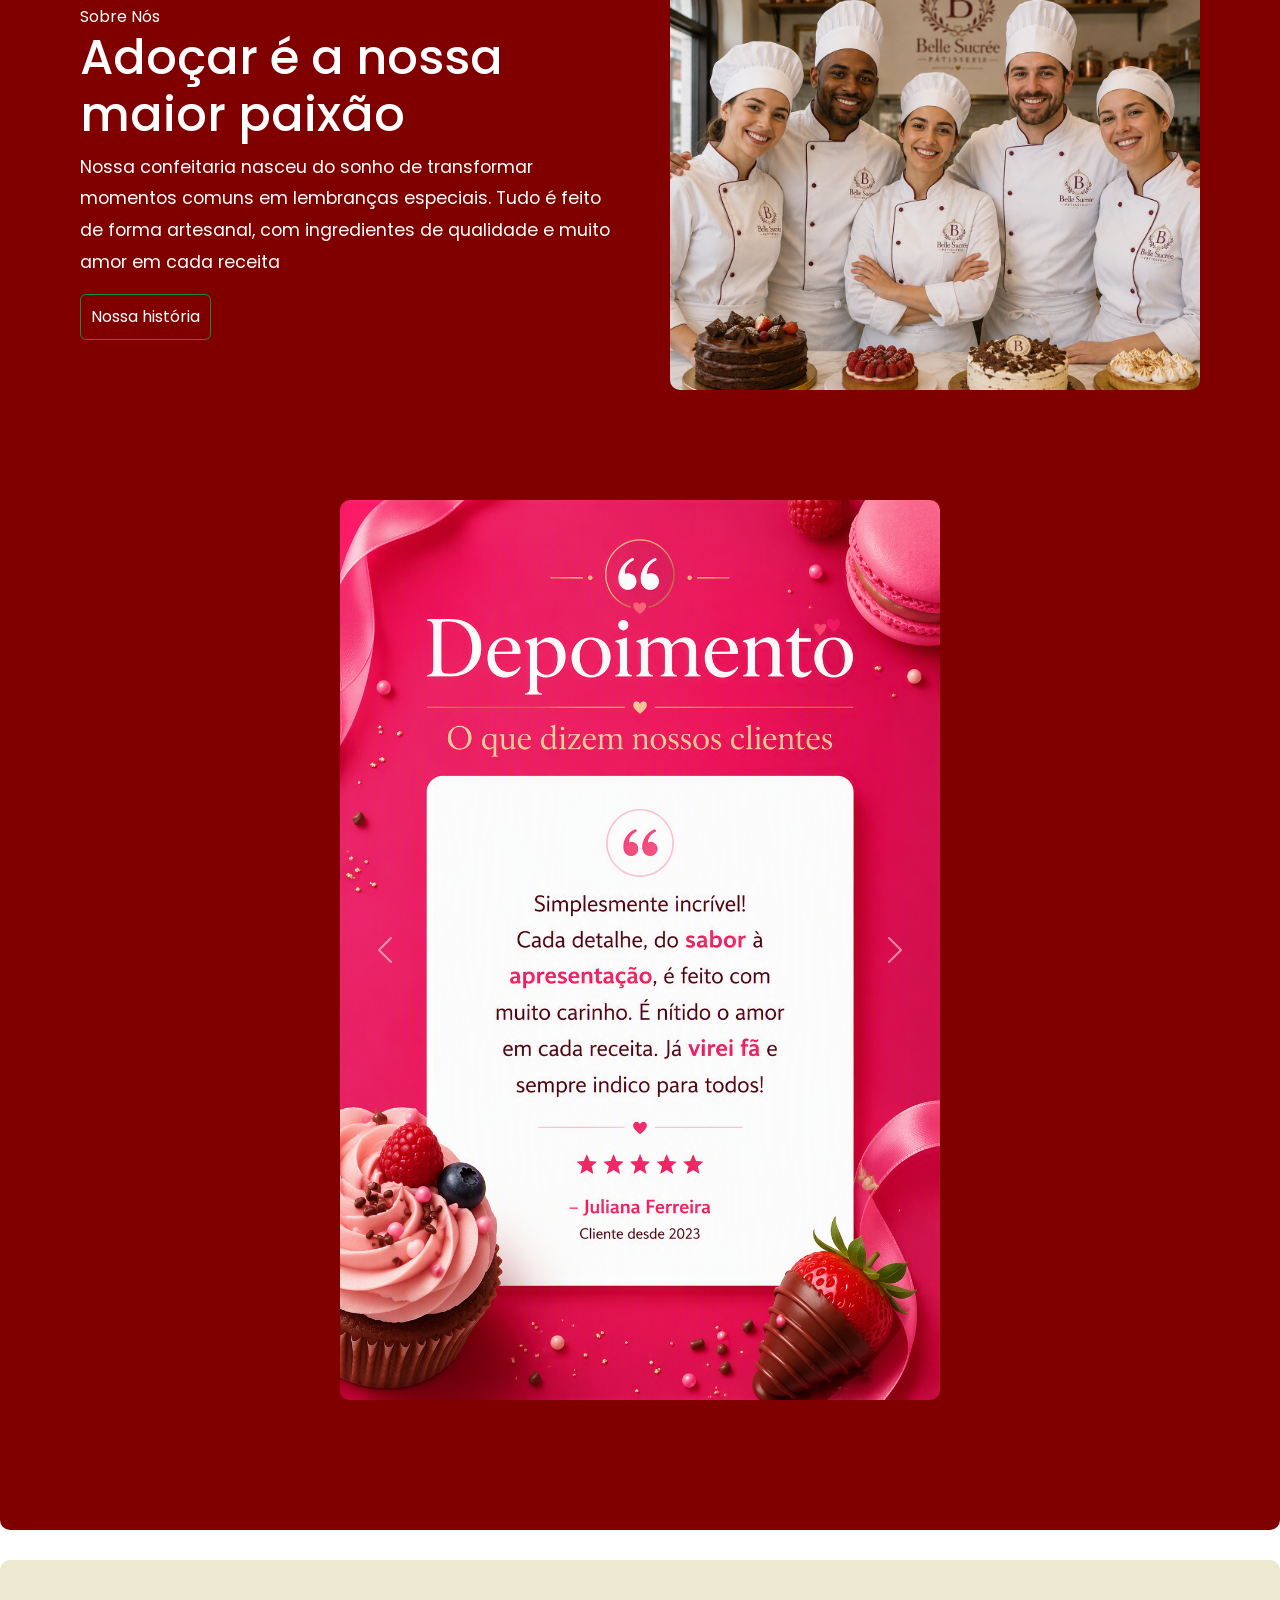
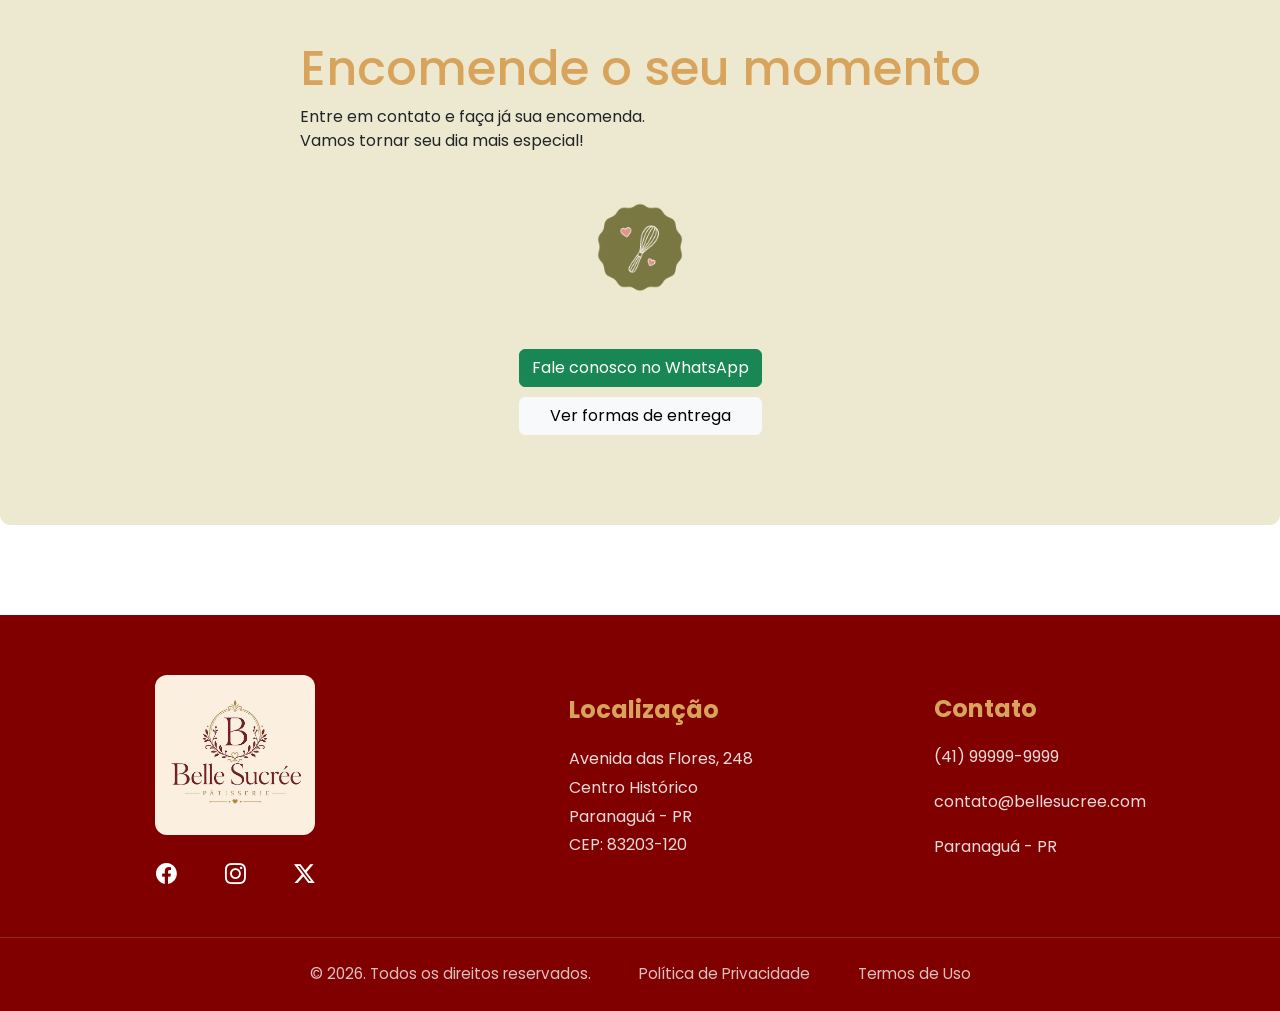
==== commit 976f351b: "padronizando o header e rodape das paginas, blog, home, landing-page e sobre nos" ====
--- a/index.html
+++ b/index.html
@@ -21,6 +21,7 @@
     href="https://fonts.googleapis.com/css2?family=Poppins:ital,wght@0,100;0,200;0,300;0,400;0,500;0,600;0,700;0,800;0,900;1,100;1,200;1,300;1,400;1,500;1,600;1,700;1,800;1,900&display=swap"
     rel="stylesheet">
   <link rel="stylesheet" href="style/homeStyle.css" />
+  <link rel="stylesheet" href="./style/default.css">
 
 </head>
 
@@ -30,9 +31,9 @@
 
       <nav class="navbar navbar-expand-lg bg-body-tertiary">
         <div class="container-fluid p-2">
-          <img class="logo-navbar img-fluid" src="./assets/logo_Belle_sucree_Horizontal-sem-fundo.png" style="height: 75px;" alt=""
-            srcset=""></a>
           <a class="navbar-brand" href="#">
+            <img class="logo-navbar img-fluid" src="./assets/logo_Belle_sucree_Horizontal-sem-fundo.png" style="height: 75px;" alt=""
+              srcset=""></a>
             <button class="navbar-toggler" type="button" data-bs-toggle="collapse"
               data-bs-target="#navbarSupportedContent" aria-controls="navbarSupportedContent" aria-expanded="false"
               aria-label="Toggle navigation">
@@ -52,9 +53,6 @@
                 <li class="nav-item">
                   <a class="nav-link active linkHeader" aria-current="page" href="./catalogo.html">Catálogo</a>
                 </li>
-                 <li class="nav-item">
-                  <a class="nav-link active linkHeader" aria-current="page" href="./blog.html">Blog</a>
-                </li>
                 <li class="nav-item">
                   <a class="nav-link active linkHeader" aria-current="page" href="#depoimento">Depoimentos</a>
                 </li>
@@ -62,7 +60,6 @@
                   <a class="nav-link active linkHeader" aria-current="page" href="#contato">Contato</a>
                 </li>
               </ul>
-     
             </div>
         </div>
       </nav>
--- a/style/homeStyle.css
+++ b/style/homeStyle.css
@@ -11,54 +11,60 @@
 
 }
 
-*{
+* {
   font-family: "Poppins";
 }
-.btn:hover{
+
+.btn:hover {
   background-color: white;
   color: black;
 }
+
 .logo-navbar {
   border-radius: 25px;
 }
 
-
-
-.linkHeader {
-  width: 100px;
-}
 .linkHeader:hover {
   border-bottom: 2px solid var(--botaoHover);
   transition: 2s;
 }
 
-a{
+a {
   color: white;
   text-decoration: none;
 }
-a:hover{
+
+a:hover {
   color: black;
 }
+
 #main {
   display: flex;
   flex-direction: column;
   align-items: center;
   gap: 20px;
-
-}
-
-#hero{
+  margin-top: 16px;
+
+}
+
+#hero {
   border-radius: 10px;
-}
-.buttonHero{
+  background: #fdf2f3;
+  overflow: hidden;
+
+}
+
+.buttonHero {
   height: 55px !important;
 }
+
 .content {
   display: flex;
   flex-direction: column;
   margin-top: 20px;
   padding: 10px;
 }
+
 h1 {
   color: var(--titulos) !important;
 }
@@ -81,6 +87,7 @@
   text-align: center;
   color: var(--texto) !important;
 }
+
 .card {
   border: 1.2px solid #800000;
   padding: 0;
@@ -102,135 +109,137 @@
   border-radius: 5px;
 }
 
-.cButton{
-    background-color: #800000;
-    padding: 10px;
-    margin-bottom: 10px;
-}
-
-.cCatalogo{
-    background-color: #800000 !important;
-    padding: 10px !important;
-    margin-bottom: 10px;
-}
-
-.aboutUs{
-    background-color: #800000 !important;
-    margin-bottom: 10px;
-    display: flex;
-    flex-direction: column;
-    align-items: center;
-    border-radius: 10px;
- 
-}
-
-.about span{
-    color: #fff !important;
-    margin-bottom: 15px;
-}
-.about h2{
-    color: #fff !important;
-}
-
-.about p{
-    color: #fff !important;
-}
-
-.buttonAbout{
-    background-color: #800000 !important;
-    padding: 10px !important;
-    margin-bottom: 10px;
-}
-
-.contato{
-    background-color:#ede8d0!important;
-    width: 100%;
-    margin-bottom: 10px;
-    display: flex !important;
-    flex-direction: column;
-    align-items: center;
-   border-radius: 10px;
-  
-}
-
-h3{
-    color: var(--destaqueIcones);
-}
-
-.bauet{
-    height: 100px;
-    width: 100px;
-}
+.cButton {
+  background-color: #800000;
+  padding: 10px;
+  margin-bottom: 10px;
+}
+
+.cCatalogo {
+  background-color: #800000 !important;
+  padding: 10px !important;
+  margin-bottom: 10px;
+}
+
+.aboutUs {
+  background-color: #800000 !important;
+  margin-bottom: 10px;
+  display: flex;
+  flex-direction: column;
+  align-items: center;
+  border-radius: 10px;
+
+}
+
+.about span {
+  color: #fff !important;
+  margin-bottom: 15px;
+}
+
+.about h2 {
+  color: #fff !important;
+}
+
+.about p {
+  color: #fff !important;
+}
+
+.buttonAbout {
+  background-color: #800000 !important;
+  padding: 10px !important;
+  margin-bottom: 10px;
+}
+
+.contato {
+  background-color: #ede8d0 !important;
+  width: 100%;
+  margin-bottom: 10px;
+  display: flex !important;
+  flex-direction: column;
+  align-items: center;
+  border-radius: 10px;
+
+}
+
+h3 {
+  color: var(--destaqueIcones);
+}
+
+.bauet {
+  height: 100px;
+  width: 100px;
+}
+
 .logo-footer {
-    height: 160px;
-    width: auto;
-    object-fit: contain;
+  height: 160px;
+  width: auto;
+  object-fit: contain;
 }
 
 .footer {
-    background: #800000;
-    color: #fff;
-    margin-top: 80px;
+  background: #800000;
+  color: #fff;
+  margin-top: 80px;
 }
 
 .footer-container {
-    max-width: 1400px;
-    margin: 0 auto;
-    display: grid;
-    grid-template-columns: 1.5fr 1fr 1fr;
-    gap: 80px;
-    padding: 60px 60px 40px;
+  max-width: 1400px;
+  margin: 0 auto;
+  display: grid;
+  grid-template-columns: 1.5fr 1fr 1fr;
+  gap: 80px;
+  padding: 60px 60px 40px;
 }
 
 .footer-col h3 {
-    font-size: 1.5rem;
-    font-weight: 700;
-    margin-bottom: 20px;
-    color: var(--destaqueIcones);
+  font-size: 1.5rem;
+  font-weight: 700;
+  margin-bottom: 20px;
+  color: var(--destaqueIcones);
 }
 
 .footer-col p {
-    color: rgba(255, 255, 255, .85);
-    line-height: 1.8;
+  color: rgba(255, 255, 255, .85);
+  line-height: 1.8;
 }
 
 .logo-footer {
-    border-radius: 12px;
-    margin-bottom: 15px;
+  border-radius: 12px;
+  margin-bottom: 15px;
 }
 
 .footer-col:first-child {
-    max-width: 350px;
+  max-width: 350px;
 }
 
 .footer-col section i {
-    font-size: 1.3rem;
-    cursor: pointer;
-    transition: .3s;
+  font-size: 1.3rem;
+  cursor: pointer;
+  transition: .3s;
 }
 
 .footer-col section i:hover {
-    color: #D8A45B;
-    transform: translateY(-3px);
+  color: #D8A45B;
+  transform: translateY(-3px);
 }
 
 .footer-bottom {
-    border-top: 1px solid rgba(255, 255, 255, .15);
-
-    padding: 25px;
-
-    color: rgba(255, 255, 255, .75);
-
-    font-size: .95rem;
+  border-top: 1px solid rgba(255, 255, 255, .15);
+
+  padding: 25px;
+
+  color: rgba(255, 255, 255, .75);
+
+  font-size: .95rem;
 }
 
 .footer-bottom span {
-    cursor: pointer;
-    transition: .3s;
+  cursor: pointer;
+  transition: .3s;
 }
 
 .footer-bottom span:hover {
-    color: #D8A45B;
+  color: #D8A45B;
 }
 
 
@@ -331,12 +340,14 @@
 ========================= */
 
 @media (min-width: 1024px) {
- .nav-item{
-  display: flex;
- }
+  .nav-item {
+    display: flex;
+  }
+
   #main {
     max-width: 1400px;
     margin: 0 auto;
+    margin-top: 16px;
   }
 
   #hero {
@@ -428,21 +439,21 @@
 
 @media (max-width:1024px) {
 
-    main {
-        grid-template-columns: 1fr;
-    }
-
-    aside {
-        display: grid;
-        grid-template-columns: 1fr 1fr;
-        gap: 25px;
-    }
-
-    .footer-container {
-        gap: 40px;
-        padding: 50px 30px;
-
-    }
+  main {
+    grid-template-columns: 1fr;
+  }
+
+  aside {
+    display: grid;
+    grid-template-columns: 1fr 1fr;
+    gap: 25px;
+  }
+
+  .footer-container {
+    gap: 40px;
+    padding: 50px 30px;
+
+  }
 
 }
 
@@ -452,107 +463,107 @@
 
 @media (max-width:768px) {
 
-    .header {
-        flex-direction: column;
-        gap: 20px;
-        padding: 25px;
-    }
-
-    nav {
-        gap: 20px;
-        flex-wrap: wrap;
-        justify-content: center;
-    }
-
-    .navbar-brand img {
-        height: 60px;
-    }
-
-    .navbar-nav {
-        gap: 10px;
-        text-align: center;
-        margin: 20px 0;
-    }
-
-    main {
-        padding: 20px;
-    }
-
-    .titulo-produtos {
-        display: none;
-    }
-
-    .produto {
-        display: flex;
-        flex-direction: column;
-        align-items: flex-start;
-        gap: 15px;
-        padding: 20px;
-        border: 1px solid #ececec;
-        border-radius: 16px;
-        margin-bottom: 18px;
-    }
-
-    .btn-pedido {
-        width: 100%;
-        margin-top: 10px;
-    }
-
-    .produto-img {
-        width: 100%;
-        height: 200px;
-    }
-
-    .produto-info {
-        width: 100%;
-    }
-
-    .preco {
-        font-size: 22px;
-        color: #ff6d52;
-    }
-
-    .subtotal {
-        display: none;
-    }
-
-    .contador {
-        width: 100%;
-        justify-content: space-between;
-    }
-
-    .contador button {
-        width: 60px;
-    }
-
-    aside {
-        display: block;
-    }
-
-    .footer-container {
-        grid-template-columns: 1fr;
-        text-align: center;
-        gap: 40px;
-    }
-
-    .footer-col:first-child {
-        max-width: 100%;
-    }
-
-    .logo-footer {
-        margin: 0 auto 15px;
-    }
-
-    .footer-col section {
-        justify-content: center;
-    }
-
-    .footer-bottom {
-        flex-direction: column;
-        align-items: center;
-        text-align: center;
-        gap: 12px !important;
-    }
+  .header {
+    flex-direction: column;
+    gap: 20px;
+    padding: 25px;
+  }
+
+  nav {
+    gap: 20px;
+    flex-wrap: wrap;
+    justify-content: center;
+  }
+
+  .navbar-brand img {
+    height: 60px;
+  }
+
+  .navbar-nav {
+    gap: 10px;
+    text-align: center;
+    margin: 20px 0;
+  }
+
+  main {
+    padding: 20px;
+  }
+
+  .titulo-produtos {
+    display: none;
+  }
+
+  .produto {
+    display: flex;
+    flex-direction: column;
+    align-items: flex-start;
+    gap: 15px;
+    padding: 20px;
+    border: 1px solid #ececec;
+    border-radius: 16px;
+    margin-bottom: 18px;
+  }
+
+  .btn-pedido {
+    width: 100%;
+    margin-top: 10px;
+  }
+
+  .produto-img {
+    width: 100%;
+    height: 200px;
+  }
+
+  .produto-info {
+    width: 100%;
+  }
+
+  .preco {
+    font-size: 22px;
+    color: #ff6d52;
+  }
+
+  .subtotal {
+    display: none;
+  }
+
+  .contador {
+    width: 100%;
+    justify-content: space-between;
+  }
+
+  .contador button {
+    width: 60px;
+  }
+
+  aside {
+    display: block;
+  }
+
+  .footer-container {
+    grid-template-columns: 1fr;
+    text-align: center;
+    gap: 40px;
+  }
+
+  .footer-col:first-child {
+    max-width: 100%;
+  }
+
+  .logo-footer {
+    margin: 0 auto 15px;
+  }
+
+  .footer-col section {
+    justify-content: center;
+  }
+
+  .footer-bottom {
+    flex-direction: column;
+    align-items: center;
+    text-align: center;
+    gap: 12px !important;
+  }
 
 }
 
@@ -562,28 +573,28 @@
 
 @media (max-width:480px) {
 
-    .header {
-        padding: 20px;
-    }
-
-    .logo img {
-        height: 50px;
-    }
-
-    .card {
-        padding: 18px;
-    }
-
-    .produto-img {
-        height: 180px;
-    }
-
-    .produto-info h3 {
-        font-size: 20px;
-    }
-
-    .finalizar {
-        font-size: 16px;
-    }
+  .header {
+    padding: 20px;
+  }
+
+  .logo img {
+    height: 50px;
+  }
+
+  .card {
+    padding: 18px;
+  }
+
+  .produto-img {
+    height: 180px;
+  }
+
+  .produto-info h3 {
+    font-size: 20px;
+  }
+
+  .finalizar {
+    font-size: 16px;
+  }
 
 }
--- a/style/default.css
+++ b/style/default.css
@@ -0,0 +1,293 @@
+:root {
+    --fundoPrincipal: #FFF8F0;
+    --fundoSecoes: #F7EFE6;
+    --destaques: #9B1F2D;
+    --botaoPrimario: #7A1F33;
+    --botaoHover: #5E1626;
+    --titulos: #5A3A2E;
+    --texto: #6D4C41;
+    --bordaDetalhes: #EADBC8;
+    --destaqueIcones: #D8A45B;
+}
+
+.bg-main {
+    background-color: var(--fundoPrincipal) !important;
+}
+
+.bg-sections {
+    background-color: var(--fundoSecoes) !important;
+}
+
+.bg-destaque {
+    background-color: var(--destaques) !important;
+}
+
+.btn-bg-primary {
+    background-color: var(--botaoPrimario) !important;
+}
+
+.btn-hover:hover {
+    background-color: var(--botaoHover) !important;
+}
+
+.text-title {
+    color: var(--titulos) !important;
+}
+
+.text-common {
+    color: var(--texto) !important;
+}
+
+.border-details {
+    border-color: var(--bordaDetalhes) !important;
+}
+
+.icon-details {
+    color: var(--destaqueIcones) !important;
+}
+
+
+* {
+    margin: 0;
+    padding: 0;
+    box-sizing: border-box;
+    
+}
+
+/* =========================== Cabeçalho =========================== */
+.navbar-custom {
+    background-color: #fff !important;
+    box-shadow: 0 4px 20px rgba(0, 0, 0, .08);
+    min-height: 100px;
+    z-index: 9999;
+}
+
+.logo-navbar {
+    height: 120px !important;
+    width: auto;
+    object-fit: contain;
+}
+
+.navbar-nav {
+    gap: 30px;
+}
+
+.nav-item {
+    display: flex;
+    align-items: center;
+    justify-content: center;
+    font-size: 1.4rem;
+}
+
+.nav-link {
+    color: var(--destaques) !important;
+    font-weight: 700 !important;
+    font-size: 1.4rem;
+    padding: 14px 30px;
+    position: relative;
+    transition: .3s;
+}
+
+.nav-link:hover {
+    color: var(--destaques) !important;
+}
+
+.nav-link::after {
+    content: "";
+    position: absolute;
+    left: 0;
+    bottom: -5px;
+    width: 0;
+    height: 2px;
+    background: var(--destaques);
+    transition: .3s;
+}
+
+.nav-link:hover::after {
+    width: 100%;
+}
+
+.nav-link.active {
+    color: var(--destaques) !important;
+}
+
+.btn-pedido {
+    background: var(--botaoPrimario);
+    color: #fff;
+    border: none;
+    padding: 12px 25px;
+    border-radius: 50px;
+    font-weight: 700;
+    transition: .3s;
+}
+
+.btn-pedido:hover {
+    background: var(--botaoHover);
+    transform: translateY(-2px);
+}
+
+.navbar-toggler {
+    border: 1px solid black;
+}
+
+.navbar-toggler:focus {
+    box-shadow: none;
+}
+
+/* =========================== Footer =========================== */
+.logo-footer {
+    height: 160px !important;
+    width: auto;
+    object-fit: contain;
+}
+
+.footer {
+    background: #800000;
+    color: #fff;
+    margin-top: 80px;
+}
+
+.footer-container {
+    max-width: 1400px;
+    margin: 0 auto;
+    display: grid;
+    grid-template-columns: 1.5fr 1fr 1fr;
+    gap: 80px;
+    padding: 60px 60px 40px;
+}
+
+.footer-col h3 {
+    font-size: 1.5rem;
+    font-weight: 700;
+    margin-bottom: 20px;
+    color: var(--destaqueIcones);
+}
+
+.footer-col p {
+    color: rgba(255, 255, 255, .85);
+    line-height: 1.8;
+}
+
+.logo-footer {
+    border-radius: 12px;
+    margin-bottom: 15px;
+}
+
+.footer-col:first-child {
+    max-width: 350px;
+}
+
+.footer-col section i {
+    font-size: 1.3rem;
+    cursor: pointer;
+    transition: .3s;
+}
+
+.footer-col section i:hover {
+    color: #D8A45B;
+    transform: translateY(-3px);
+}
+
+.footer-bottom {
+    border-top: 1px solid rgba(255, 255, 255, .15);
+
+    padding: 25px;
+
+    color: rgba(255, 255, 255, .75);
+
+    font-size: .95rem;
+}
+
+.footer-bottom span {
+    cursor: pointer;
+    transition: .3s;
+}
+
+.footer-bottom span:hover {
+    color: #D8A45B;
+}
+
+
+/* ========================== RESPONSIVIDADE =========================== */
+
+/* ===========================
+TABLET
+=========================== */
+
+@media (max-width:1024px) {
+    .footer-container {
+        gap: 40px;
+        padding: 50px 30px;
+
+    }
+
+}
+
+/* ===========================
+CELULAR
+=========================== */
+
+@media (max-width:768px) {
+
+    .header {
+        flex-direction: column !important;
+        gap: 20px !important;
+        padding: 25px !important;
+    }
+
+    nav {
+        gap: 20px !important;
+        flex-wrap: wrap !important;
+        justify-content: center !important;
+    }
+
+    .navbar-brand img {
+        height: 60px !important;
+    }
+
+    .navbar-nav {
+        gap: 10px !important;
+        text-align: center !important;
+        margin: 20px 0 !important;
+    }
+
+    .footer-container {
+        grid-template-columns: 1fr !important;
+        text-align: center !important;
+        gap: 40px !important;
+    }
+
+    .footer-col:first-child {
+        max-width: 100% !important;
+    }
+
+    .logo-footer {
+        margin: 0 auto 15px !important;
+    }
+
+    .footer-col section {
+        justify-content: center !important;
+    }
+
+    .footer-bottom {
+        flex-direction: column !important;
+        align-items: center !important;
+        text-align: center !important;
+        gap: 12px !important;
+    }
+
+}
+
+/* ===========================
+TELAS PEQUENAS
+=========================== */
+
+@media (max-width:480px) {
+    .header {
+        padding: 20px !important;
+    }
+
+    .logo img {
+        height: 50px !important;
+    }
+}
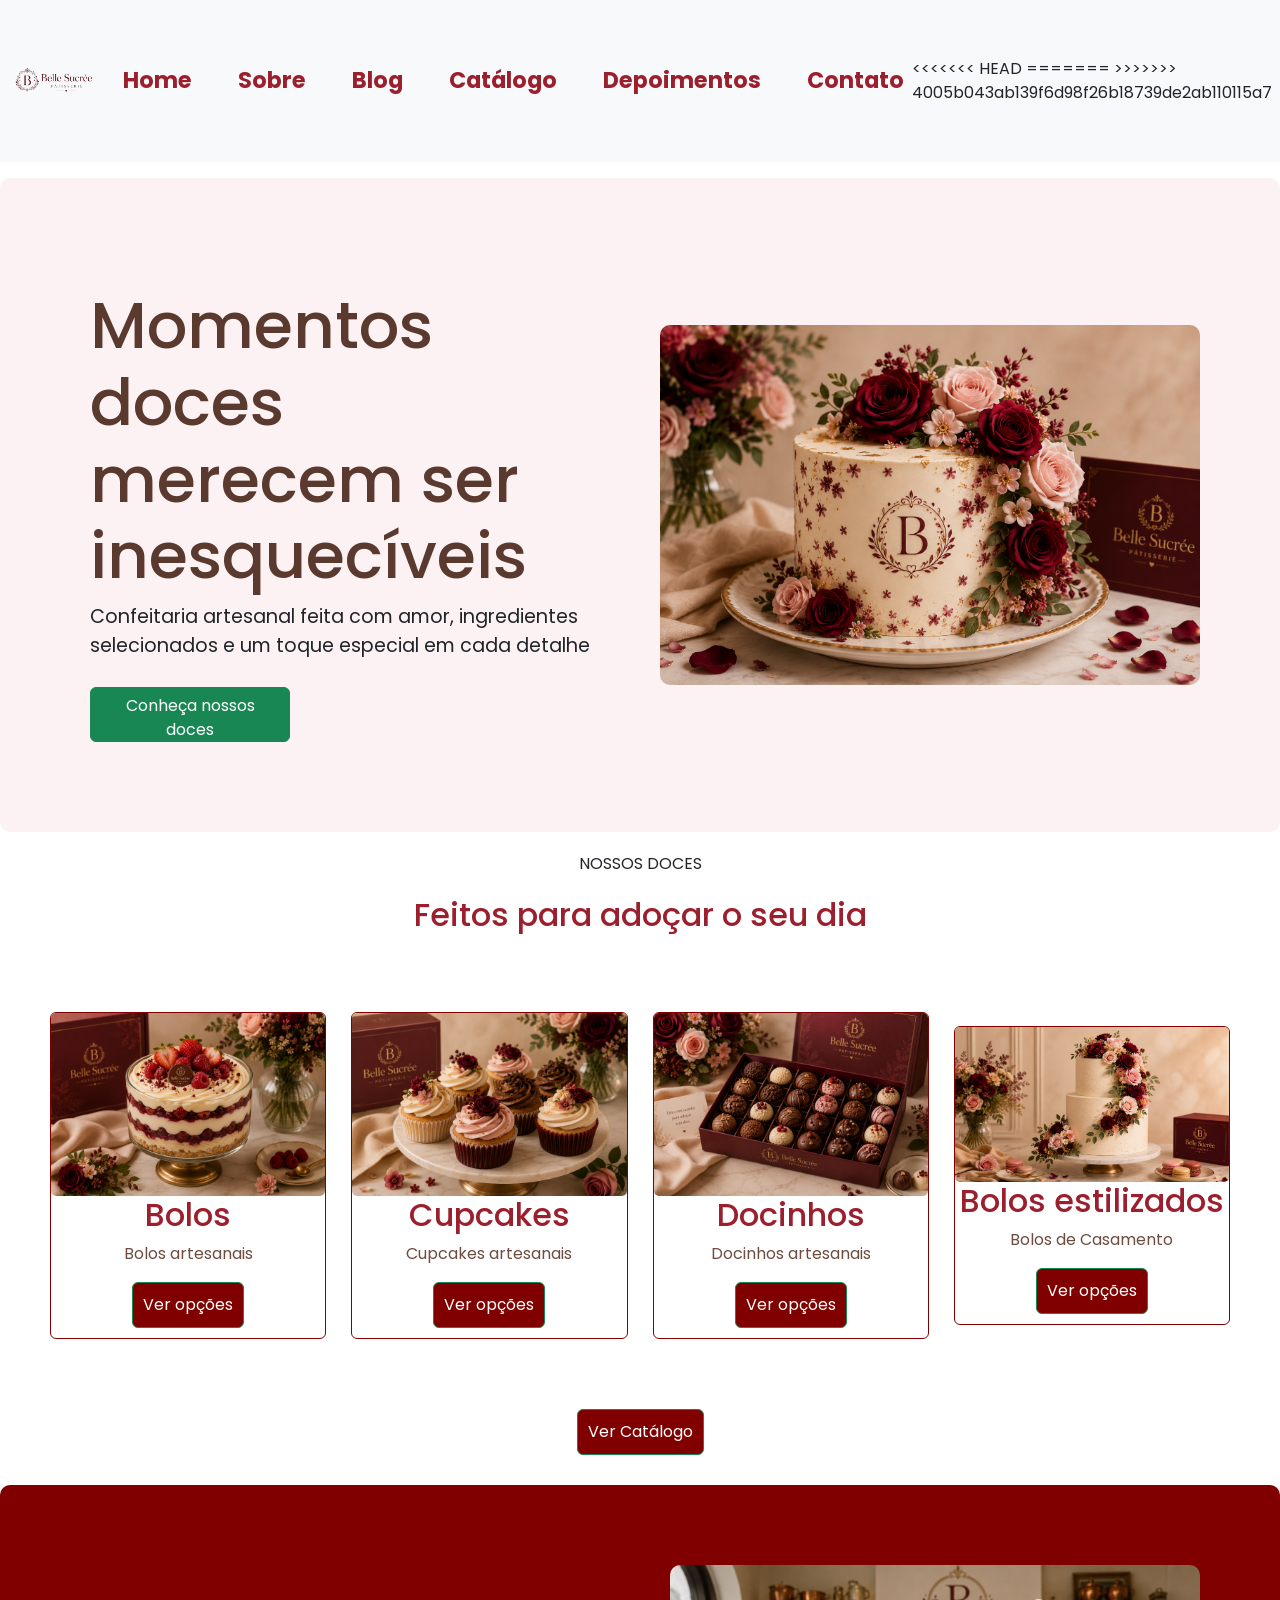
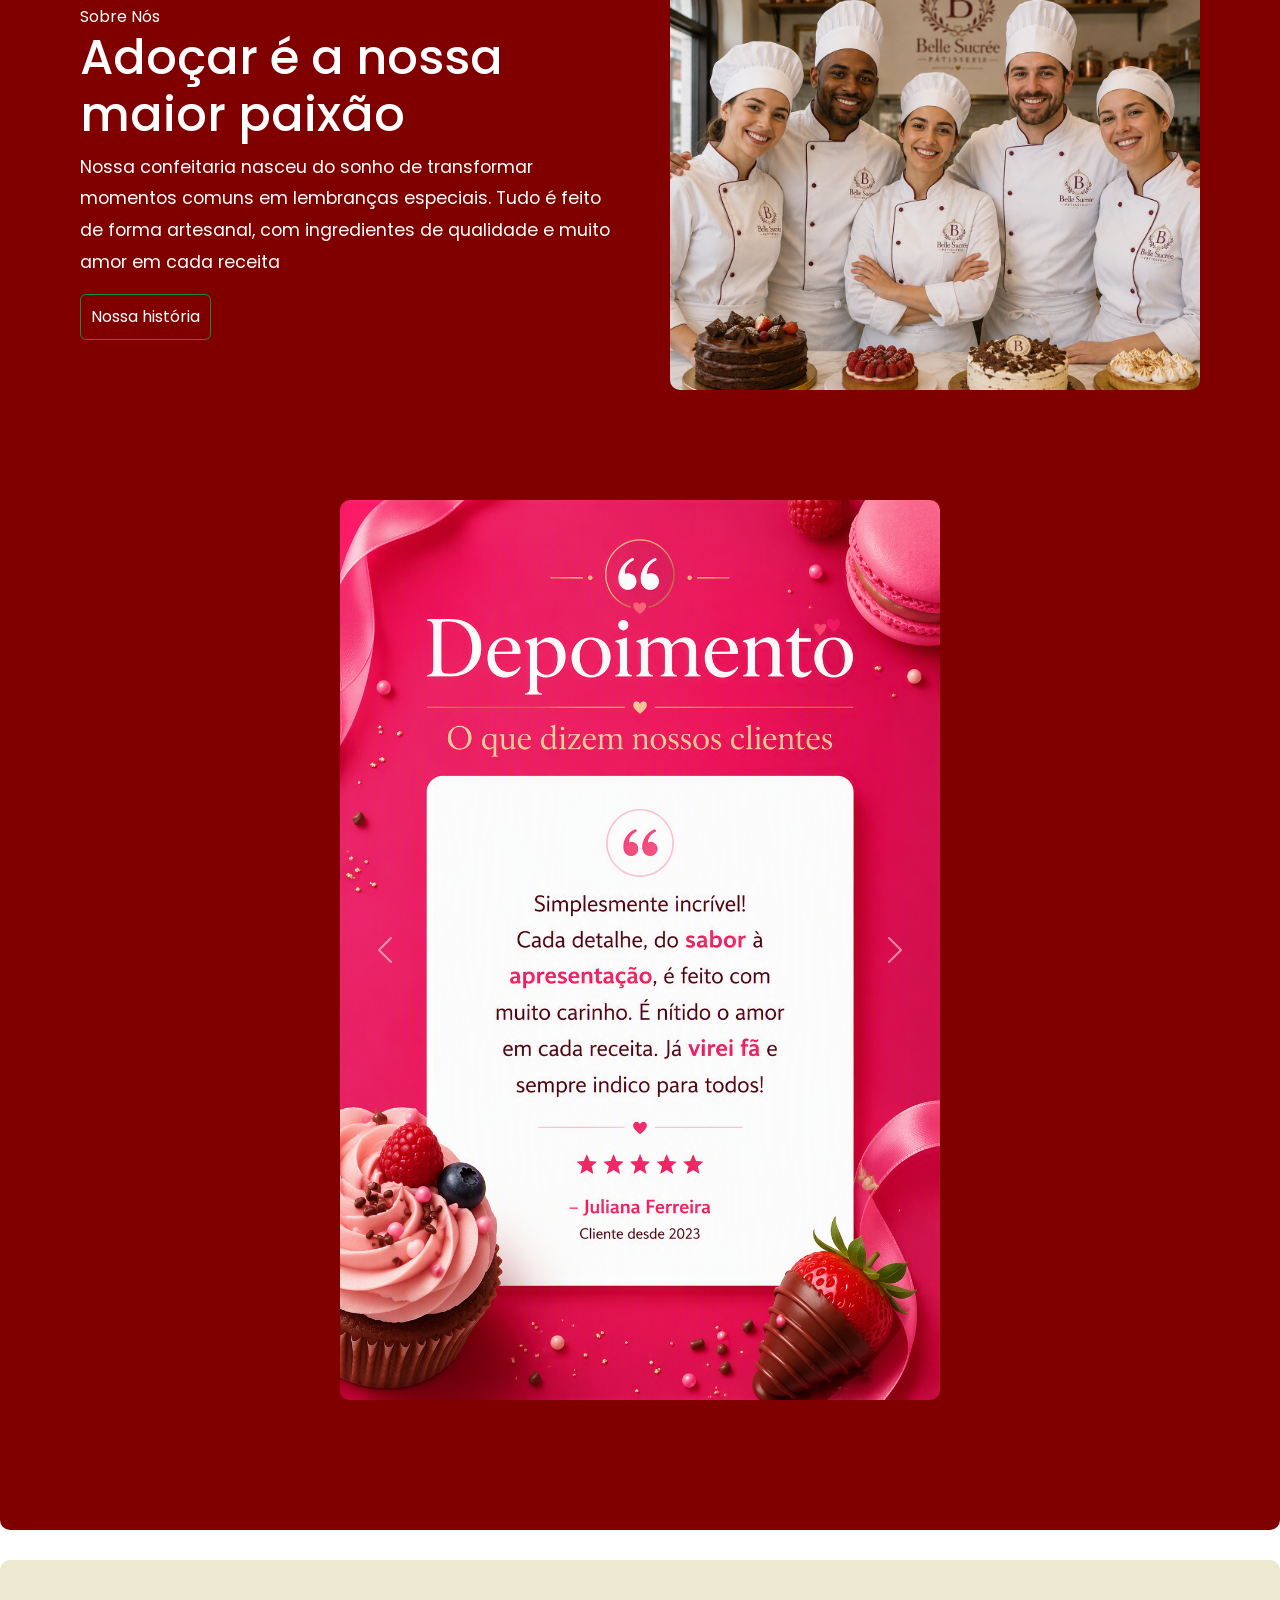
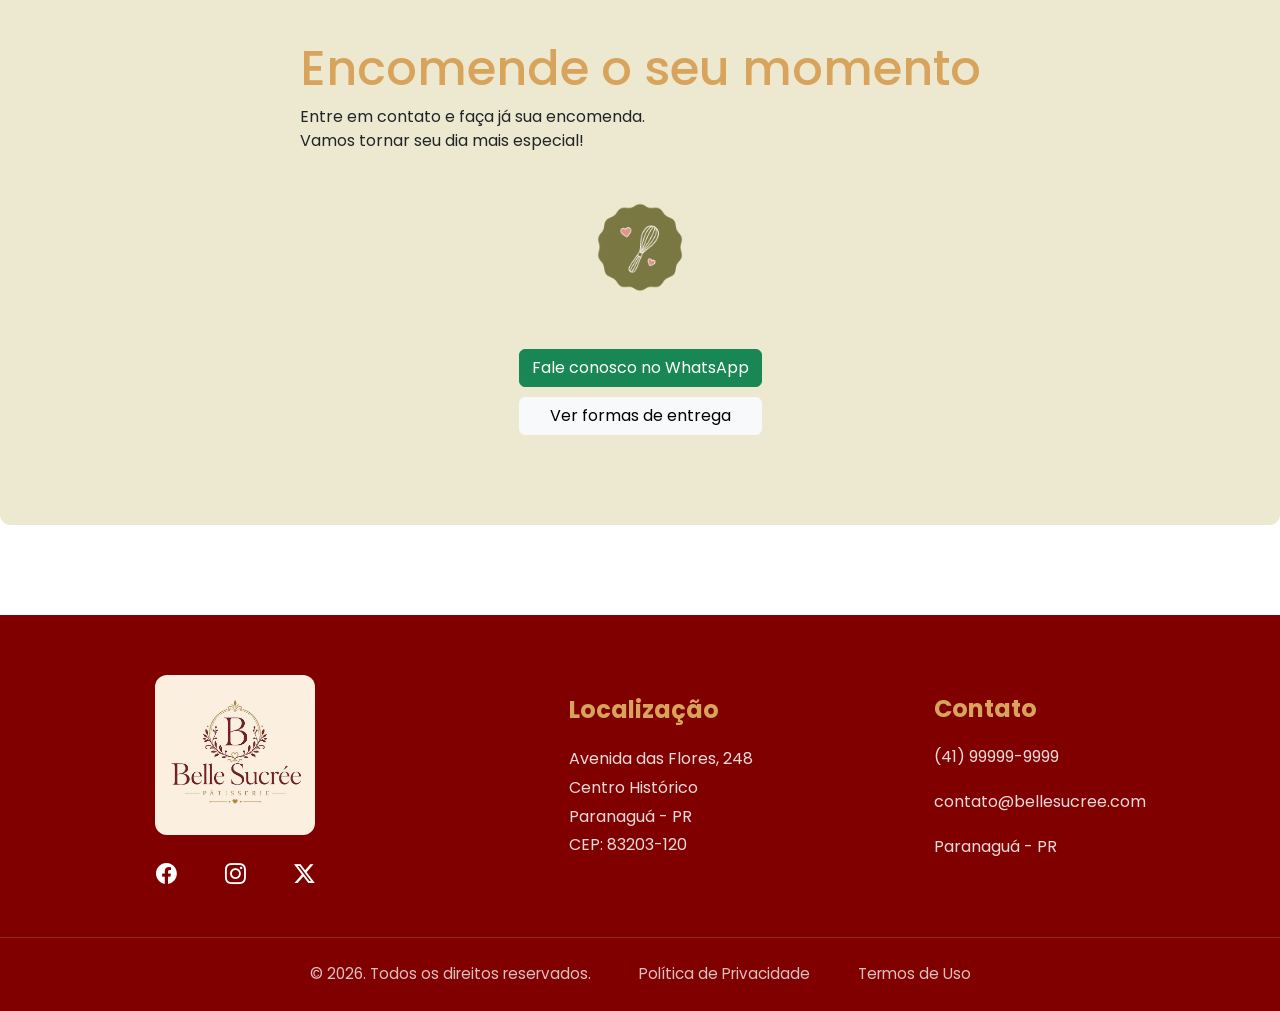
==== commit 2c6d9902: "Merge branch 'main' of https://github.com/Bruno-Pires-Oliveira/belleSucree" ====
--- a/index.html
+++ b/index.html
@@ -60,6 +60,10 @@
                   <a class="nav-link active linkHeader" aria-current="page" href="#contato">Contato</a>
                 </li>
               </ul>
+<<<<<<< HEAD
+=======
+     
+>>>>>>> 4005b043ab139f6d98f26b18739de2ab110115a7
             </div>
         </div>
       </nav>
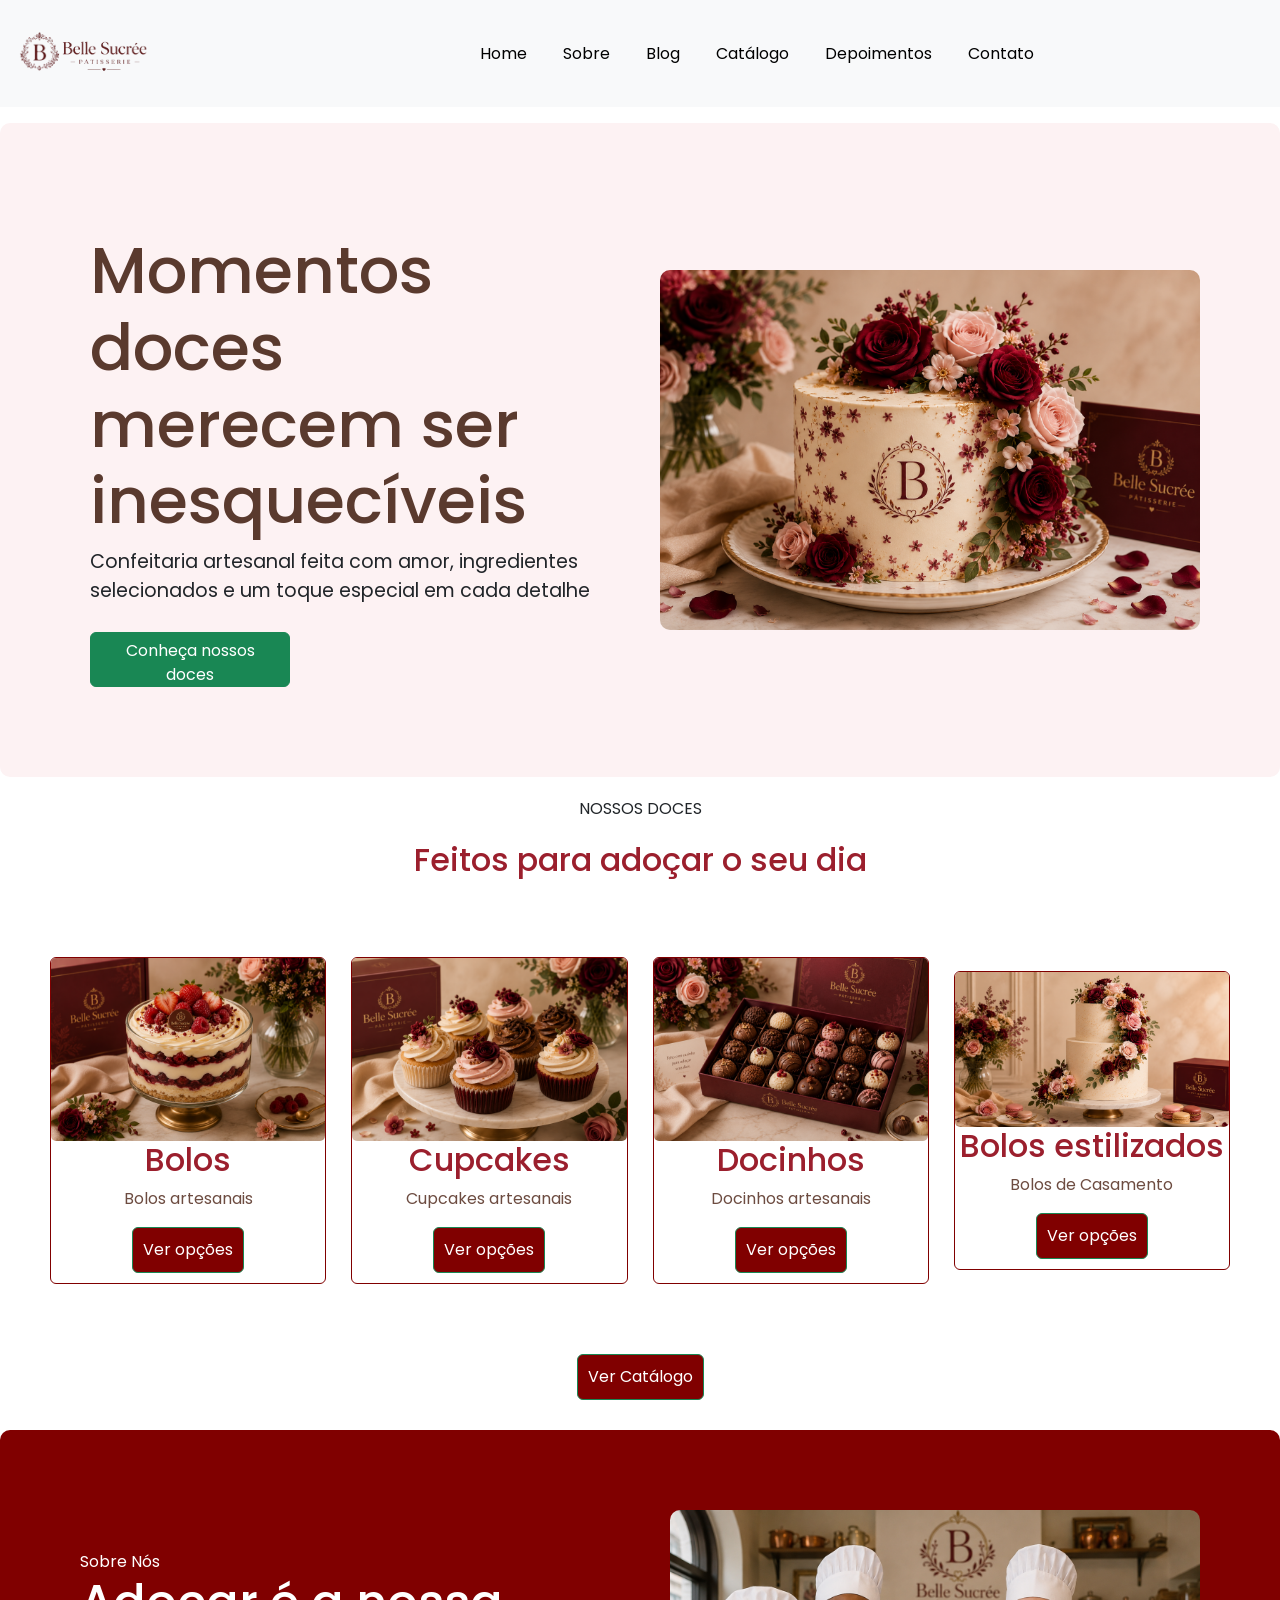
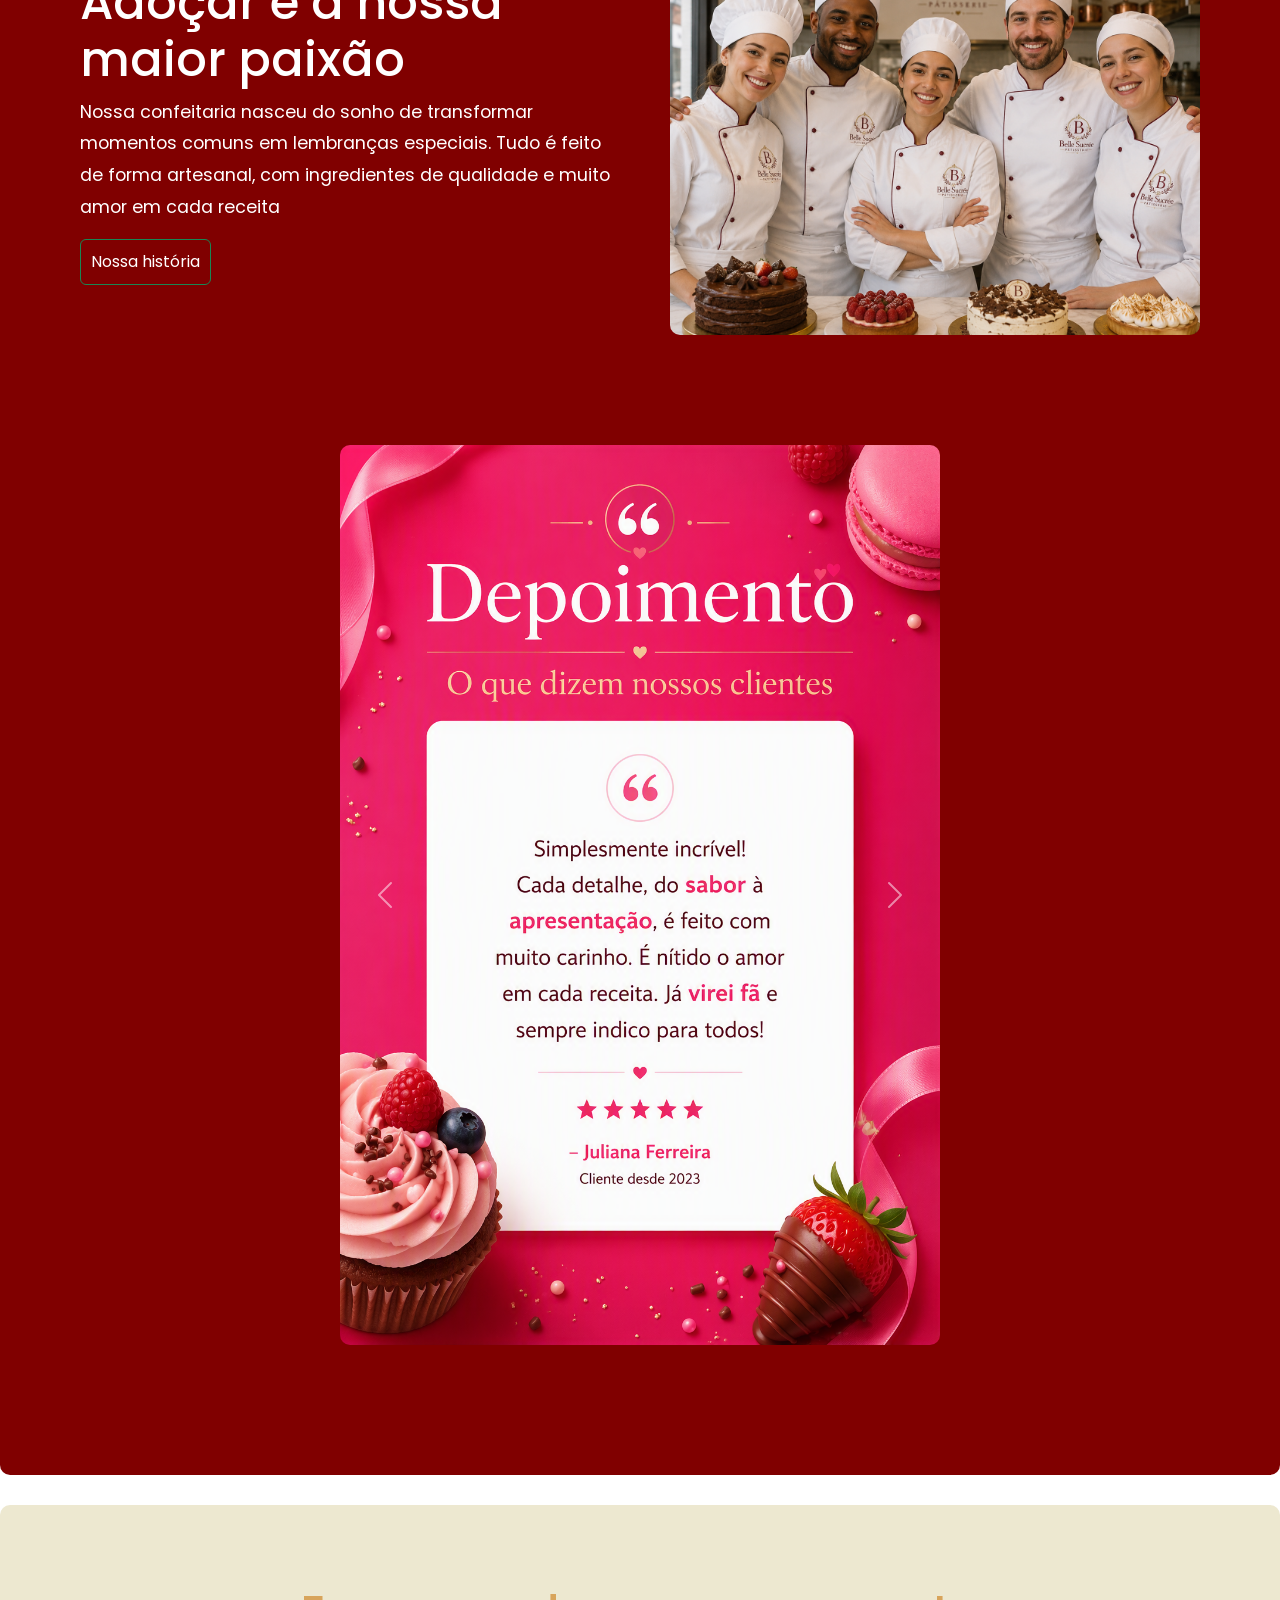
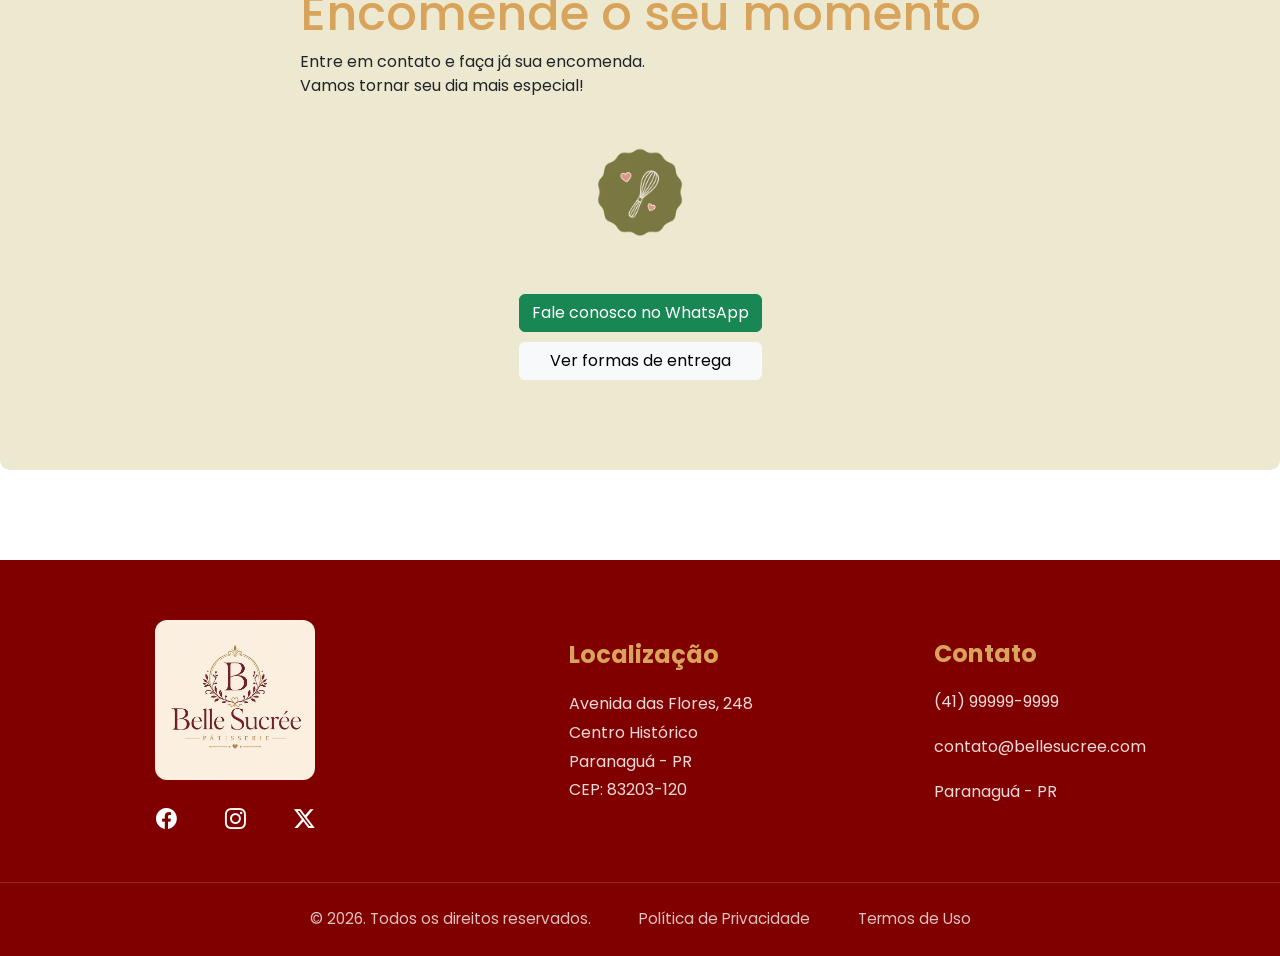
==== commit 39113d62: "Corrigindo a cagada do Pedro Lucas Dos Santos Nieri" ====
--- a/index.html
+++ b/index.html
@@ -21,7 +21,6 @@
     href="https://fonts.googleapis.com/css2?family=Poppins:ital,wght@0,100;0,200;0,300;0,400;0,500;0,600;0,700;0,800;0,900;1,100;1,200;1,300;1,400;1,500;1,600;1,700;1,800;1,900&display=swap"
     rel="stylesheet">
   <link rel="stylesheet" href="style/homeStyle.css" />
-  <link rel="stylesheet" href="./style/default.css">
 
 </head>
 
@@ -31,9 +30,9 @@
 
       <nav class="navbar navbar-expand-lg bg-body-tertiary">
         <div class="container-fluid p-2">
+          <img class="logo-navbar img-fluid" src="./assets/logo_Belle_sucree_Horizontal-sem-fundo.png" style="height: 75px;" alt=""
+            srcset=""></a>
           <a class="navbar-brand" href="#">
-            <img class="logo-navbar img-fluid" src="./assets/logo_Belle_sucree_Horizontal-sem-fundo.png" style="height: 75px;" alt=""
-              srcset=""></a>
             <button class="navbar-toggler" type="button" data-bs-toggle="collapse"
               data-bs-target="#navbarSupportedContent" aria-controls="navbarSupportedContent" aria-expanded="false"
               aria-label="Toggle navigation">
@@ -53,6 +52,7 @@
                 <li class="nav-item">
                   <a class="nav-link active linkHeader" aria-current="page" href="./catalogo.html">Catálogo</a>
                 </li>
+             
                 <li class="nav-item">
                   <a class="nav-link active linkHeader" aria-current="page" href="#depoimento">Depoimentos</a>
                 </li>
@@ -60,10 +60,7 @@
                   <a class="nav-link active linkHeader" aria-current="page" href="#contato">Contato</a>
                 </li>
               </ul>
-<<<<<<< HEAD
-=======
      
->>>>>>> 4005b043ab139f6d98f26b18739de2ab110115a7
             </div>
         </div>
       </nav>
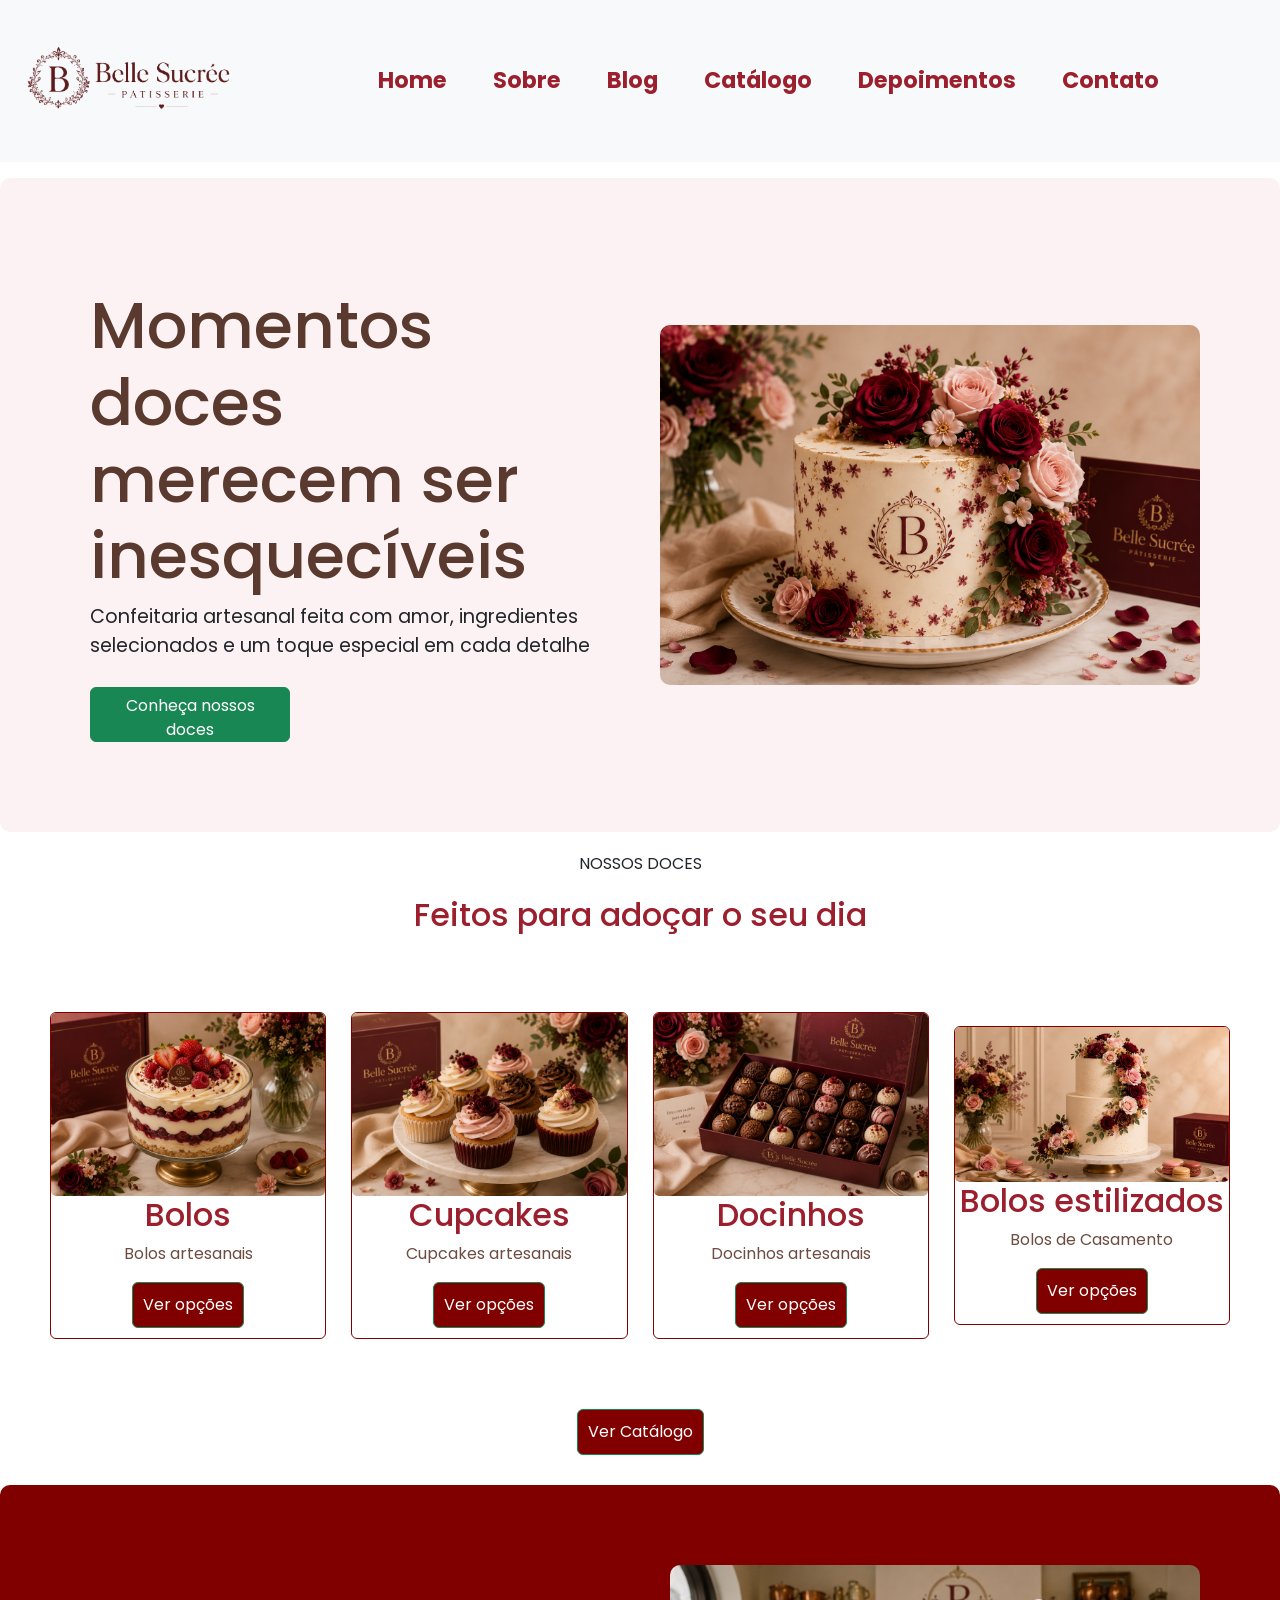
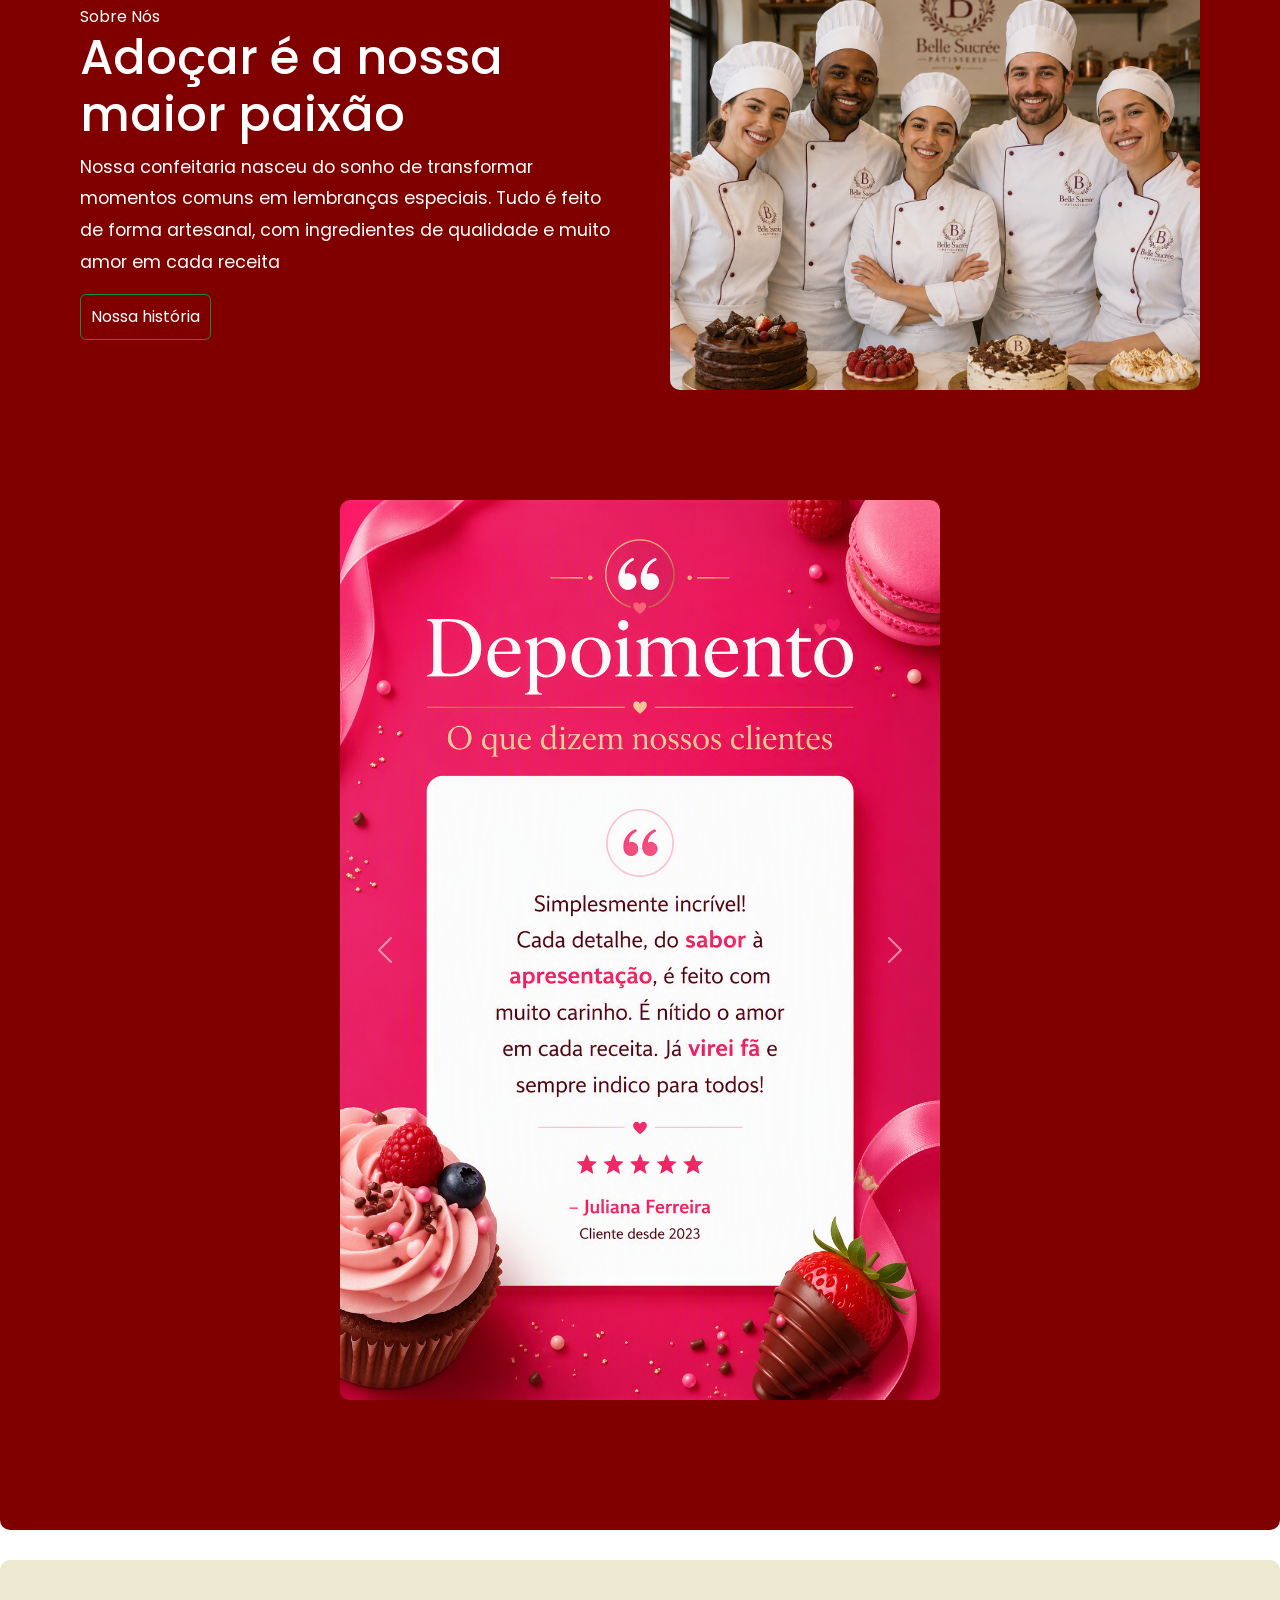
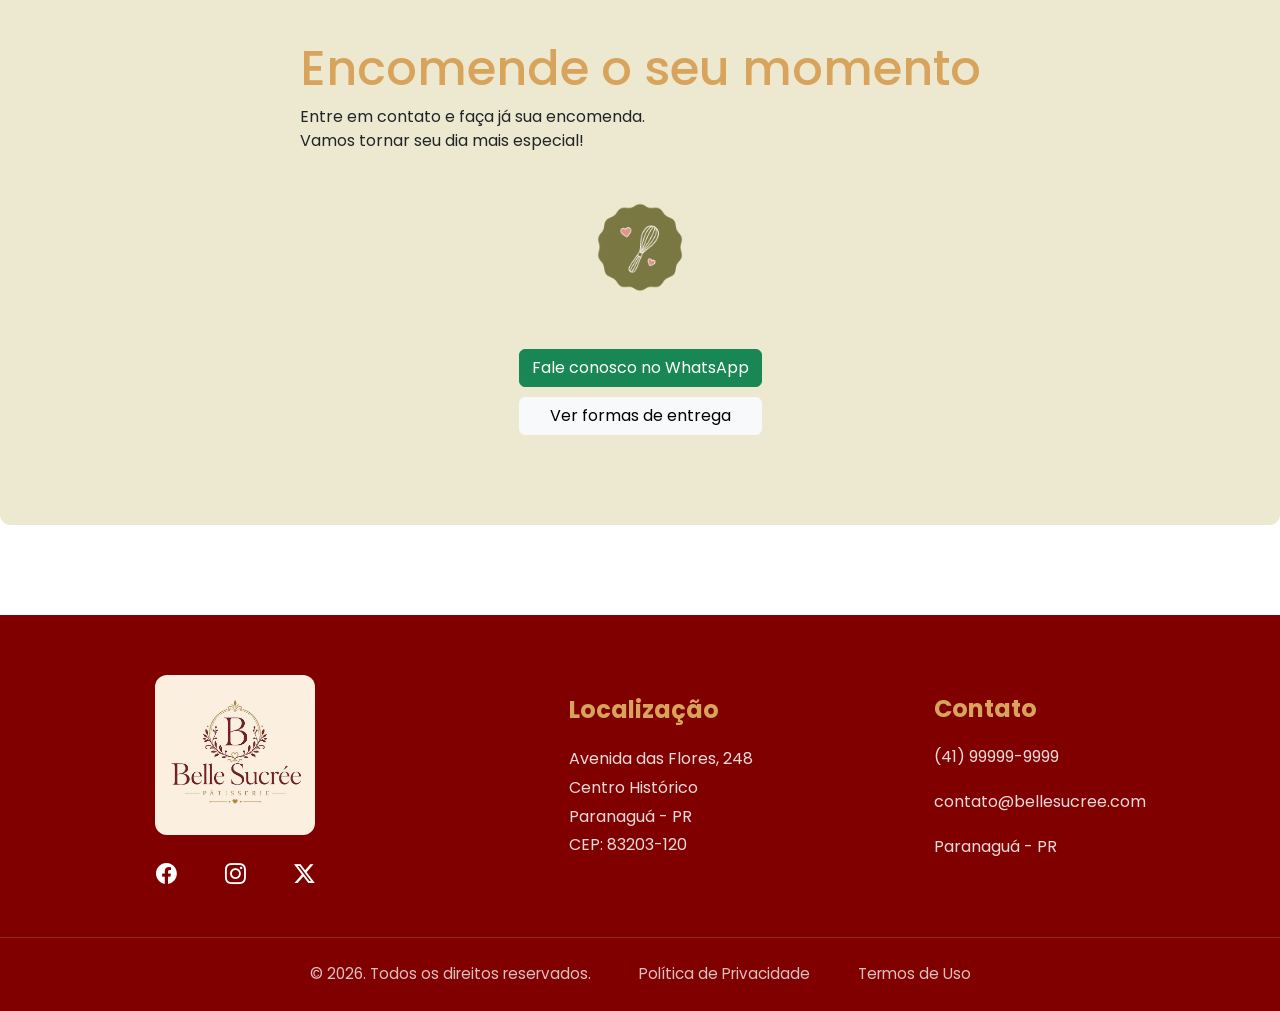
==== commit 66cda4c5: "Merge branch 'main' of https://github.com/Bruno-Pires-Oliveira/belleSucree" ====
--- a/index.html
+++ b/index.html
@@ -21,6 +21,7 @@
     href="https://fonts.googleapis.com/css2?family=Poppins:ital,wght@0,100;0,200;0,300;0,400;0,500;0,600;0,700;0,800;0,900;1,100;1,200;1,300;1,400;1,500;1,600;1,700;1,800;1,900&display=swap"
     rel="stylesheet">
   <link rel="stylesheet" href="style/homeStyle.css" />
+  <link rel="stylesheet" href="./style/default.css">
 
 </head>
 
@@ -30,9 +31,9 @@
 
       <nav class="navbar navbar-expand-lg bg-body-tertiary">
         <div class="container-fluid p-2">
-          <img class="logo-navbar img-fluid" src="./assets/logo_Belle_sucree_Horizontal-sem-fundo.png" style="height: 75px;" alt=""
-            srcset=""></a>
           <a class="navbar-brand" href="#">
+            <img class="logo-navbar img-fluid" src="./assets/logo_Belle_sucree_Horizontal-sem-fundo.png" style="height: 75px;" alt=""
+              srcset=""></a>
             <button class="navbar-toggler" type="button" data-bs-toggle="collapse"
               data-bs-target="#navbarSupportedContent" aria-controls="navbarSupportedContent" aria-expanded="false"
               aria-label="Toggle navigation">
@@ -60,7 +61,6 @@
                   <a class="nav-link active linkHeader" aria-current="page" href="#contato">Contato</a>
                 </li>
               </ul>
-     
             </div>
         </div>
       </nav>
--- a/style/default.css
+++ b/style/default.css
@@ -0,0 +1,293 @@
+:root {
+    --fundoPrincipal: #FFF8F0;
+    --fundoSecoes: #F7EFE6;
+    --destaques: #9B1F2D;
+    --botaoPrimario: #7A1F33;
+    --botaoHover: #5E1626;
+    --titulos: #5A3A2E;
+    --texto: #6D4C41;
+    --bordaDetalhes: #EADBC8;
+    --destaqueIcones: #D8A45B;
+}
+
+.bg-main {
+    background-color: var(--fundoPrincipal) !important;
+}
+
+.bg-sections {
+    background-color: var(--fundoSecoes) !important;
+}
+
+.bg-destaque {
+    background-color: var(--destaques) !important;
+}
+
+.btn-bg-primary {
+    background-color: var(--botaoPrimario) !important;
+}
+
+.btn-hover:hover {
+    background-color: var(--botaoHover) !important;
+}
+
+.text-title {
+    color: var(--titulos) !important;
+}
+
+.text-common {
+    color: var(--texto) !important;
+}
+
+.border-details {
+    border-color: var(--bordaDetalhes) !important;
+}
+
+.icon-details {
+    color: var(--destaqueIcones) !important;
+}
+
+
+* {
+    margin: 0;
+    padding: 0;
+    box-sizing: border-box;
+    
+}
+
+/* =========================== Cabeçalho =========================== */
+.navbar-custom {
+    background-color: #fff !important;
+    box-shadow: 0 4px 20px rgba(0, 0, 0, .08);
+    min-height: 100px;
+    z-index: 9999;
+}
+
+.logo-navbar {
+    height: 120px !important;
+    width: auto;
+    object-fit: contain;
+}
+
+.navbar-nav {
+    gap: 30px;
+}
+
+.nav-item {
+    display: flex;
+    align-items: center;
+    justify-content: center;
+    font-size: 1.4rem;
+}
+
+.nav-link {
+    color: var(--destaques) !important;
+    font-weight: 700 !important;
+    font-size: 1.4rem;
+    padding: 14px 30px;
+    position: relative;
+    transition: .3s;
+}
+
+.nav-link:hover {
+    color: var(--destaques) !important;
+}
+
+.nav-link::after {
+    content: "";
+    position: absolute;
+    left: 0;
+    bottom: -5px;
+    width: 0;
+    height: 2px;
+    background: var(--destaques);
+    transition: .3s;
+}
+
+.nav-link:hover::after {
+    width: 100%;
+}
+
+.nav-link.active {
+    color: var(--destaques) !important;
+}
+
+.btn-pedido {
+    background: var(--botaoPrimario);
+    color: #fff;
+    border: none;
+    padding: 12px 25px;
+    border-radius: 50px;
+    font-weight: 700;
+    transition: .3s;
+}
+
+.btn-pedido:hover {
+    background: var(--botaoHover);
+    transform: translateY(-2px);
+}
+
+.navbar-toggler {
+    border: 1px solid black;
+}
+
+.navbar-toggler:focus {
+    box-shadow: none;
+}
+
+/* =========================== Footer =========================== */
+.logo-footer {
+    height: 160px !important;
+    width: auto;
+    object-fit: contain;
+}
+
+.footer {
+    background: #800000;
+    color: #fff;
+    margin-top: 80px;
+}
+
+.footer-container {
+    max-width: 1400px;
+    margin: 0 auto;
+    display: grid;
+    grid-template-columns: 1.5fr 1fr 1fr;
+    gap: 80px;
+    padding: 60px 60px 40px;
+}
+
+.footer-col h3 {
+    font-size: 1.5rem;
+    font-weight: 700;
+    margin-bottom: 20px;
+    color: var(--destaqueIcones);
+}
+
+.footer-col p {
+    color: rgba(255, 255, 255, .85);
+    line-height: 1.8;
+}
+
+.logo-footer {
+    border-radius: 12px;
+    margin-bottom: 15px;
+}
+
+.footer-col:first-child {
+    max-width: 350px;
+}
+
+.footer-col section i {
+    font-size: 1.3rem;
+    cursor: pointer;
+    transition: .3s;
+}
+
+.footer-col section i:hover {
+    color: #D8A45B;
+    transform: translateY(-3px);
+}
+
+.footer-bottom {
+    border-top: 1px solid rgba(255, 255, 255, .15);
+
+    padding: 25px;
+
+    color: rgba(255, 255, 255, .75);
+
+    font-size: .95rem;
+}
+
+.footer-bottom span {
+    cursor: pointer;
+    transition: .3s;
+}
+
+.footer-bottom span:hover {
+    color: #D8A45B;
+}
+
+
+/* ========================== RESPONSIVIDADE =========================== */
+
+/* ===========================
+TABLET
+=========================== */
+
+@media (max-width:1024px) {
+    .footer-container {
+        gap: 40px;
+        padding: 50px 30px;
+
+    }
+
+}
+
+/* ===========================
+CELULAR
+=========================== */
+
+@media (max-width:768px) {
+
+    .header {
+        flex-direction: column !important;
+        gap: 20px !important;
+        padding: 25px !important;
+    }
+
+    nav {
+        gap: 20px !important;
+        flex-wrap: wrap !important;
+        justify-content: center !important;
+    }
+
+    .navbar-brand img {
+        height: 60px !important;
+    }
+
+    .navbar-nav {
+        gap: 10px !important;
+        text-align: center !important;
+        margin: 20px 0 !important;
+    }
+
+    .footer-container {
+        grid-template-columns: 1fr !important;
+        text-align: center !important;
+        gap: 40px !important;
+    }
+
+    .footer-col:first-child {
+        max-width: 100% !important;
+    }
+
+    .logo-footer {
+        margin: 0 auto 15px !important;
+    }
+
+    .footer-col section {
+        justify-content: center !important;
+    }
+
+    .footer-bottom {
+        flex-direction: column !important;
+        align-items: center !important;
+        text-align: center !important;
+        gap: 12px !important;
+    }
+
+}
+
+/* ===========================
+TELAS PEQUENAS
+=========================== */
+
+@media (max-width:480px) {
+    .header {
+        padding: 20px !important;
+    }
+
+    .logo img {
+        height: 50px !important;
+    }
+}
